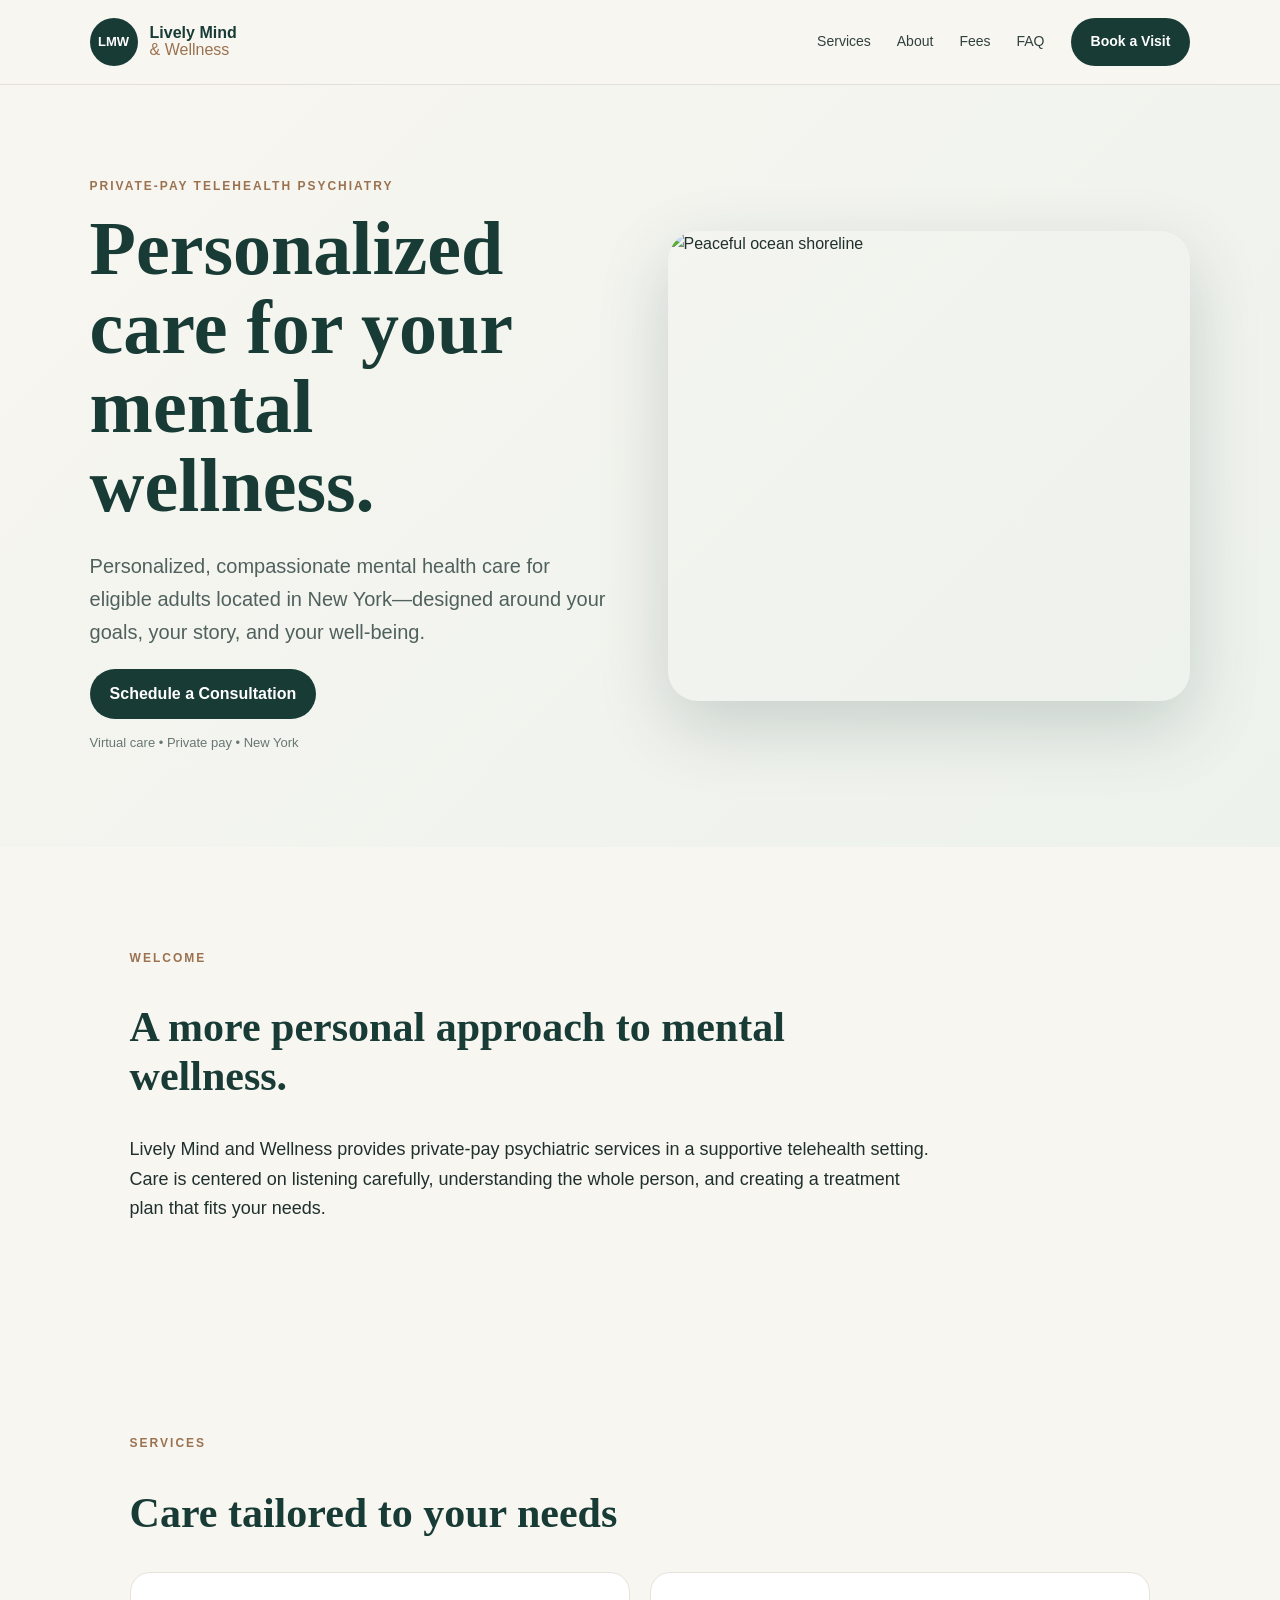
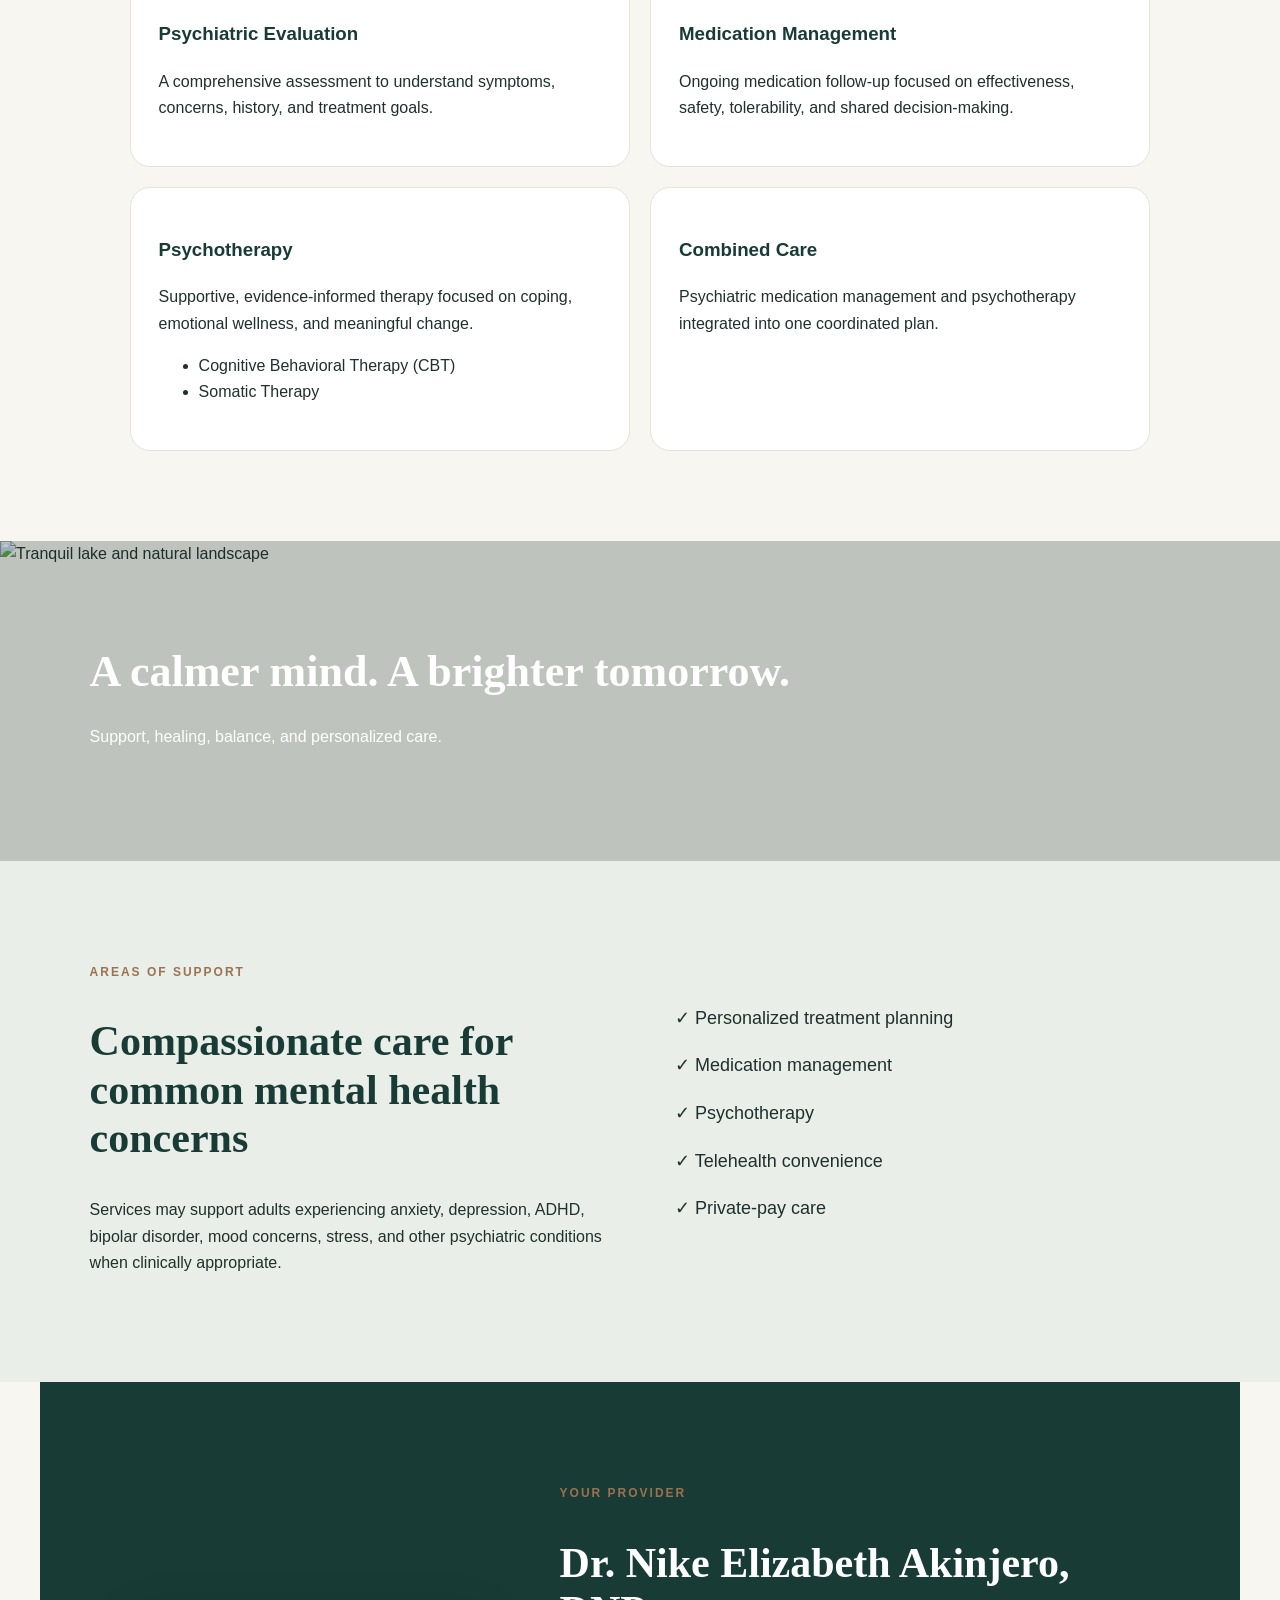
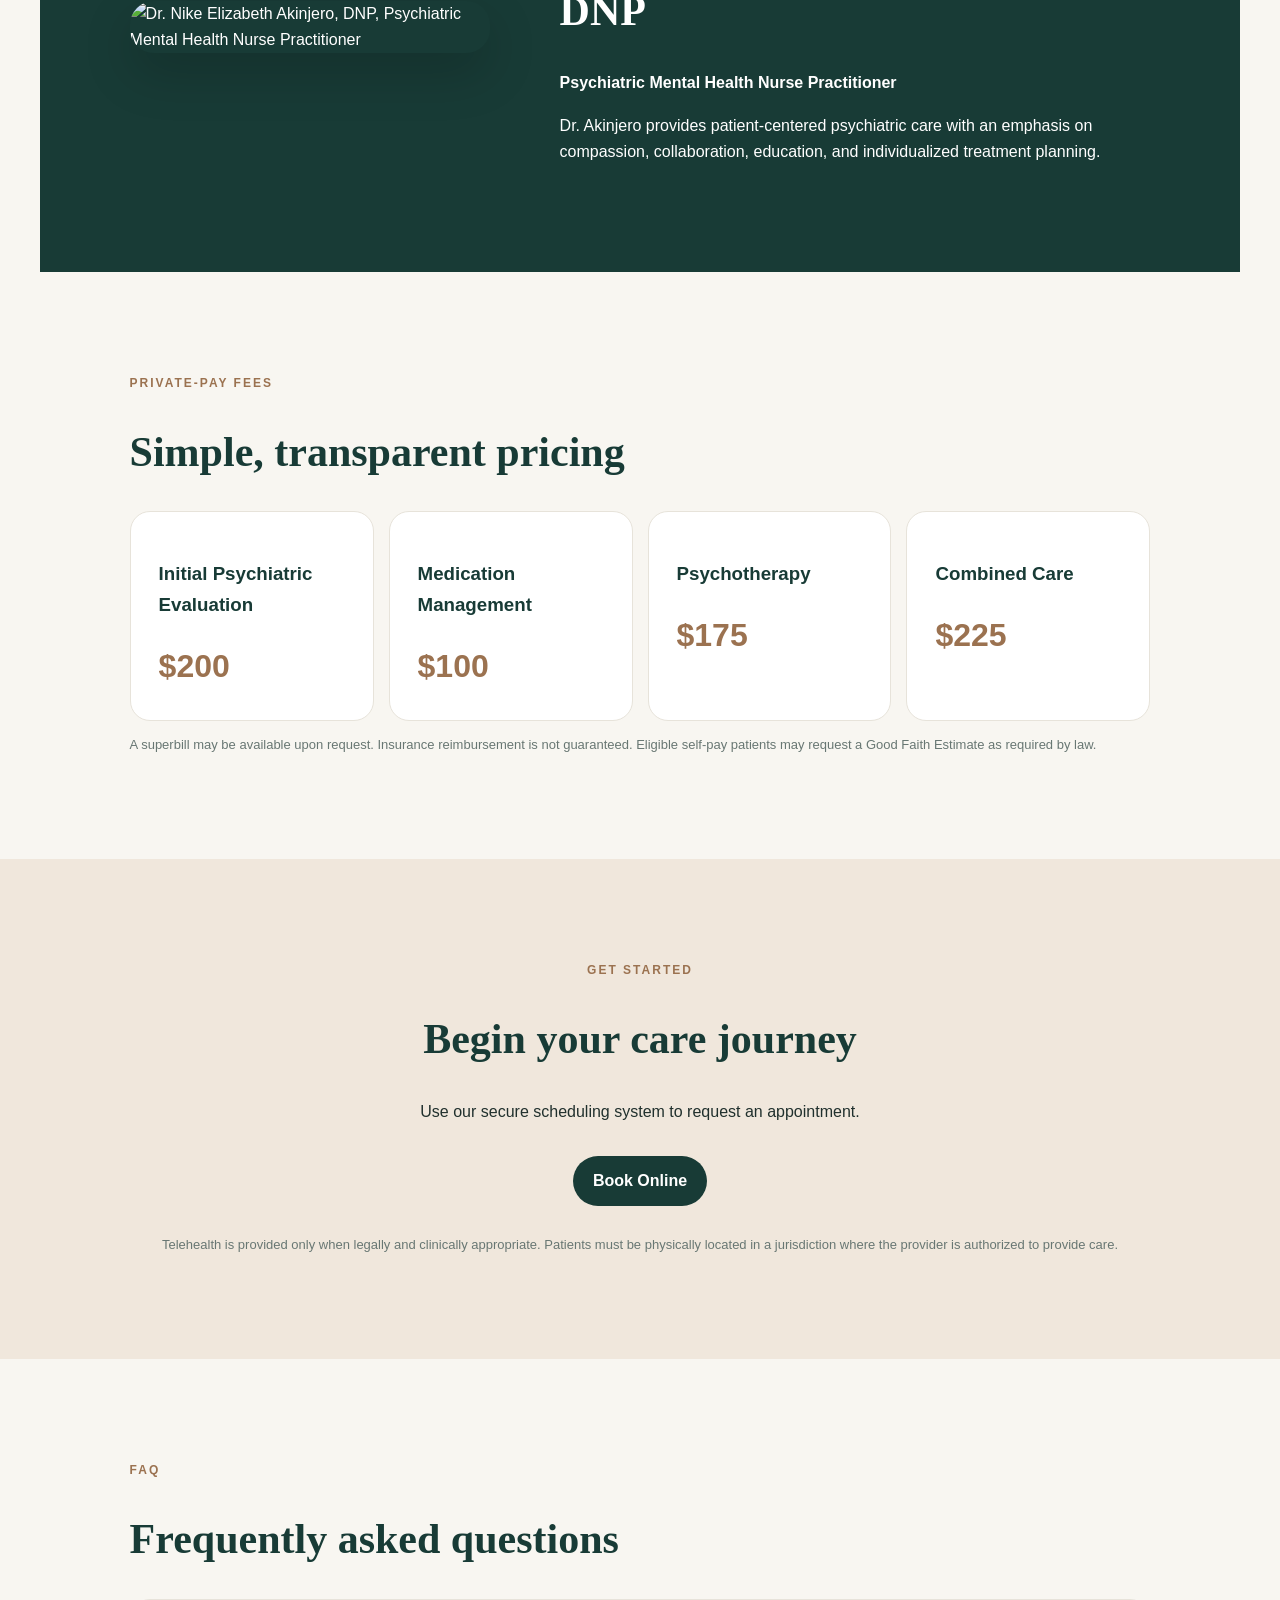
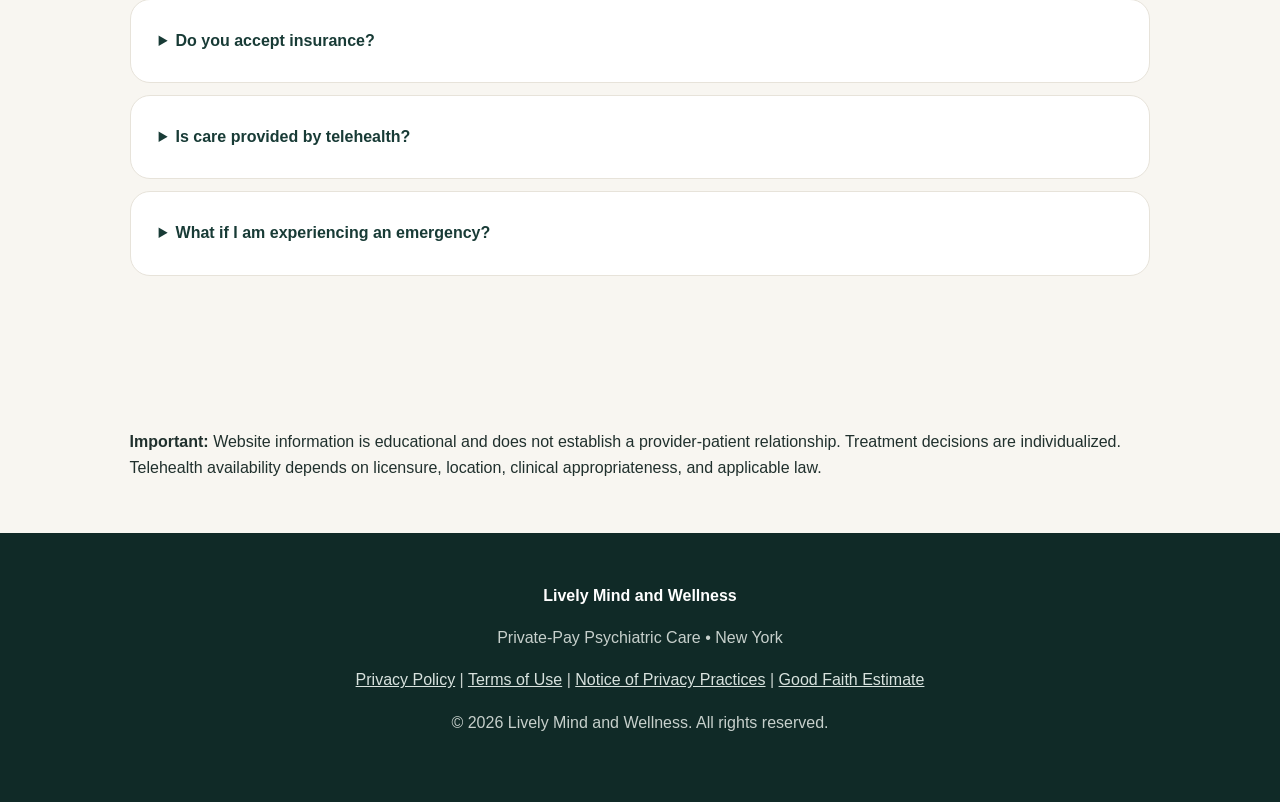
==== index.html @ eedcb043 "Add CBT and somatic therapy to psychotherapy services" ====
<!doctype html>
<html lang="en">
<head>
<meta charset="utf-8">
<meta name="viewport" content="width=device-width,initial-scale=1">
<title>Lively Mind and Wellness | Private-Pay Psychiatric Care in New York</title>
<meta name="description" content="Private-pay telehealth psychiatric care for eligible adults located in New York. Psychiatric evaluations, medication management, psychotherapy, and personalized mental wellness care.">
<link rel="canonical" href="https://livelymindandwellness.com/">
<meta name="theme-color" content="#183b36">
<link rel="stylesheet" href="styles.css">
<script async src="https://www.googletagmanager.com/gtag/js?id=G-FXR1NEJF86"></script>
<script>window.dataLayer=window.dataLayer||[];function gtag(){dataLayer.push(arguments)}gtag('js',new Date());gtag('config','G-FXR1NEJF86');</script>
</head>
<body>
<header>
<a class="logo" href="#top"><span>LMW</span><strong>Lively Mind<br><em>& Wellness</em></strong></a>
<nav><a href="#services">Services</a><a href="#about">About</a><a href="#fees">Fees</a><a href="#faq">FAQ</a><a class="nav-cta" href="https://www.patientfusion.com/external/appointment/5c040939-0fbe-45f3-bfd0-f44b339d9855?origin=doctor" target="_blank" rel="noopener">Book a Visit</a></nav>
</header>

<main id="top">
<section class="hero">
<div>
<p class="eyebrow">PRIVATE-PAY TELEHEALTH PSYCHIATRY</p>
<h1>Personalized care for your mental wellness.</h1>
<p class="lead">Personalized, compassionate mental health care for eligible adults located in New York—designed around your goals, your story, and your well-being.</p>
<a class="button" href="https://www.patientfusion.com/external/appointment/5c040939-0fbe-45f3-bfd0-f44b339d9855?origin=doctor" target="_blank" rel="noopener">Schedule a Consultation</a>
<p class="note">Virtual care • Private pay • New York</p>
</div>
<div class="hero-image"><img src="https://images.unsplash.com/photo-1507525428034-b723cf961d3e?auto=format&fit=crop&w=1600&q=85" alt="Peaceful ocean shoreline" loading="eager" decoding="async"></div>
</section>

<section class="intro"><p class="eyebrow">WELCOME</p><h2>A more personal approach to mental wellness.</h2><p>Lively Mind and Wellness provides private-pay psychiatric services in a supportive telehealth setting. Care is centered on listening carefully, understanding the whole person, and creating a treatment plan that fits your needs.</p></section>

<section id="services"><p class="eyebrow">SERVICES</p><h2>Care tailored to your needs</h2>
<div class="grid">
<article><h3>Psychiatric Evaluation</h3><p>A comprehensive assessment to understand symptoms, concerns, history, and treatment goals.</p></article>
<article><h3>Medication Management</h3><p>Ongoing medication follow-up focused on effectiveness, safety, tolerability, and shared decision-making.</p></article>
<article><h3>Psychotherapy</h3><p>Supportive, evidence-informed therapy focused on coping, emotional wellness, and meaningful change.</p><ul><li>Cognitive Behavioral Therapy (CBT)</li><li>Somatic Therapy</li></ul></article>
<article><h3>Combined Care</h3><p>Psychiatric medication management and psychotherapy integrated into one coordinated plan.</p></article>
</div>
</section>

<section class="tranquil-banner">
<img src="https://images.unsplash.com/photo-1500534623283-312aade485b7?auto=format&fit=crop&w=1800&q=85" alt="Tranquil lake and natural landscape" loading="lazy">
<div><h2>A calmer mind. A brighter tomorrow.</h2><p>Support, healing, balance, and personalized care.</p></div>
</section>

<section class="split"><div><p class="eyebrow">AREAS OF SUPPORT</p><h2>Compassionate care for common mental health concerns</h2><p>Services may support adults experiencing anxiety, depression, ADHD, bipolar disorder, mood concerns, stress, and other psychiatric conditions when clinically appropriate.</p></div><div class="list"><p>✓ Personalized treatment planning</p><p>✓ Medication management</p><p>✓ Psychotherapy</p><p>✓ Telehealth convenience</p><p>✓ Private-pay care</p></div></section>

<section id="about" class="about">
<div class="provider-photo"><img src="https://raw.githubusercontent.com/elleelyon5-svg/lively-mental-health/main/dr-elizabeth-akinjero.jpg.png" alt="Dr. Nike Elizabeth Akinjero, DNP, Psychiatric Mental Health Nurse Practitioner" loading="lazy"></div>
<div class="provider-content"><p class="eyebrow">YOUR PROVIDER</p><h2>Dr. Nike Elizabeth Akinjero, DNP</h2><p><strong>Psychiatric Mental Health Nurse Practitioner</strong></p><p>Dr. Akinjero provides patient-centered psychiatric care with an emphasis on compassion, collaboration, education, and individualized treatment planning.</p></div>
</section>

<section id="fees"><p class="eyebrow">PRIVATE-PAY FEES</p><h2>Simple, transparent pricing</h2><div class="pricing"><div><h3>Initial Psychiatric Evaluation</h3><strong>$200</strong></div><div><h3>Medication Management</h3><strong>$100</strong></div><div><h3>Psychotherapy</h3><strong>$175</strong></div><div><h3>Combined Care</h3><strong>$225</strong></div></div><p class="small">A superbill may be available upon request. Insurance reimbursement is not guaranteed. Eligible self-pay patients may request a Good Faith Estimate as required by law.</p></section>

<section id="booking" class="booking"><p class="eyebrow">GET STARTED</p><h2>Begin your care journey</h2><p>Use our secure scheduling system to request an appointment.</p><a class="button" href="https://www.patientfusion.com/external/appointment/5c040939-0fbe-45f3-bfd0-f44b339d9855?origin=doctor" target="_blank" rel="noopener">Book Online</a><p class="small">Telehealth is provided only when legally and clinically appropriate. Patients must be physically located in a jurisdiction where the provider is authorized to provide care.</p></section>

<section id="faq"><p class="eyebrow">FAQ</p><h2>Frequently asked questions</h2>
<details><summary>Do you accept insurance?</summary><p>Lively Mind and Wellness is a private-pay practice. A superbill may be provided for patients who wish to seek out-of-network reimbursement.</p></details>
<details><summary>Is care provided by telehealth?</summary><p>Yes. Visits are conducted virtually when appropriate and permitted by applicable law.</p></details>
<details><summary>What if I am experiencing an emergency?</summary><p>This practice does not provide emergency services. Call 911, go to the nearest emergency department, or call/text 988 in the United States for crisis support.</p></details>
</section>

<section class="legal"><p><strong>Important:</strong> Website information is educational and does not establish a provider-patient relationship. Treatment decisions are individualized. Telehealth availability depends on licensure, location, clinical appropriateness, and applicable law.</p></section>
</main>

<footer><strong>Lively Mind and Wellness</strong><p>Private-Pay Psychiatric Care • New York</p><p><a href="privacy.html">Privacy Policy</a> | <a href="terms.html">Terms of Use</a> | <a href="notice-of-privacy-practices.html">Notice of Privacy Practices</a> | <a href="good-faith-estimate.html">Good Faith Estimate</a></p><p>© 2026 Lively Mind and Wellness. All rights reserved.</p></footer>
</body>
</html>
---- styles.css ----
*{box-sizing:border-box}html{scroll-behavior:smooth}body{margin:0;font-family:Inter,Arial,sans-serif;color:#20302d;background:#f8f6f1;line-height:1.65}header{position:sticky;top:0;z-index:10;background:rgba(248,246,241,.96);backdrop-filter:blur(12px);display:flex;justify-content:space-between;align-items:center;padding:18px 7%;border-bottom:1px solid #e3e0d7}.logo{display:flex;align-items:center;gap:12px;text-decoration:none;color:#183b36}.logo span{display:grid;place-items:center;width:48px;height:48px;border-radius:50%;background:#183b36;color:#fff;font-weight:800;font-size:13px}.logo strong{font-size:16px;line-height:1.05}.logo em{font-style:normal;font-weight:500;color:#9b7250}nav{display:flex;gap:26px;align-items:center}nav a{color:#30413e;text-decoration:none;font-size:14px}.nav-cta,.button{background:#183b36;color:white!important;padding:12px 20px;border-radius:28px;text-decoration:none;font-weight:700;display:inline-block}.hero{min-height:650px;padding:80px 7%;display:grid;grid-template-columns:1fr 1fr;gap:55px;align-items:center;background:linear-gradient(135deg,#f8f6f1,#edf2ec)}.eyebrow{letter-spacing:2px;font-size:12px;font-weight:800;color:#9b7250}.hero h1{font-family:Georgia,serif;font-size:clamp(44px,6vw,76px);line-height:1.04;max-width:800px;margin:12px 0 25px;color:#183b36}.lead{font-size:20px;max-width:680px;color:#50615d}.note,.small{font-size:13px;color:#687773}.hero-image{height:470px;border-radius:30px;overflow:hidden;box-shadow:0 25px 70px #183b3630}.hero-image img{width:100%;height:100%;object-fit:cover}.intro,#services,#fees,#faq,.booking,.legal,.split{padding:90px 7%;max-width:1200px;margin:auto}.intro h2,#services h2,#fees h2,#faq h2,.booking h2,.about h2,.split h2{font-family:Georgia,serif;color:#183b36;font-size:42px;line-height:1.15;max-width:760px}.intro p:not(.eyebrow){max-width:800px;font-size:18px}.grid{display:grid;grid-template-columns:repeat(2,1fr);gap:20px}.grid article,.pricing>div,details{background:white;border:1px solid #e7e3da;border-radius:20px;padding:28px}.grid h3,.pricing h3{color:#183b36}.tranquil-banner{position:relative;min-height:320px;overflow:hidden}.tranquil-banner img{width:100%;height:320px;object-fit:cover;display:block}.tranquil-banner:after{content:"";position:absolute;inset:0;background:rgba(16,42,39,.25)}.tranquil-banner div{position:absolute;z-index:1;left:7%;top:50%;transform:translateY(-50%);color:white}.tranquil-banner h2{font-family:Georgia,serif;font-size:44px;margin:0 0 8px}.split{max-width:none;background:#e9eee8;display:grid;grid-template-columns:1fr 1fr;gap:70px}.list{font-size:18px;padding-top:35px}.about{max-width:1200px;margin:auto;padding:90px 7%;display:grid;grid-template-columns:360px 1fr;gap:70px;align-items:center;background:#183b36;color:white}.about h2{color:white}.provider-photo img{width:100%;display:block;border-radius:24px;box-shadow:0 20px 50px rgba(0,0,0,.18)}.provider-content{max-width:760px}.pricing{display:grid;grid-template-columns:repeat(4,1fr);gap:15px}.pricing strong{font-size:32px;color:#9b7250}.booking{text-align:center;background:#f0e7dc;max-width:none}.booking h2,.booking p{margin-left:auto;margin-right:auto}.booking .button{margin:15px 0}details{margin:12px 0}summary{cursor:pointer;font-weight:700;color:#183b36}.legal{padding-top:35px;padding-bottom:35px}footer{background:#102a27;color:white;padding:50px 7%;text-align:center}footer p{color:#c7d0cc}footer a{color:#d8e2de}@media(max-width:800px){nav a:not(.nav-cta){display:none}.hero{grid-template-columns:1fr;padding-top:65px}.hero-image{height:330px;order:-1}.grid,.pricing,.split,.about{grid-template-columns:1fr}.tranquil-banner h2{font-size:34px}.about{padding:65px 6%}.provider-photo{max-width:360px;margin:auto}.intro,#services,#fees,#faq,.booking,.legal,.split{padding:65px 6%}}
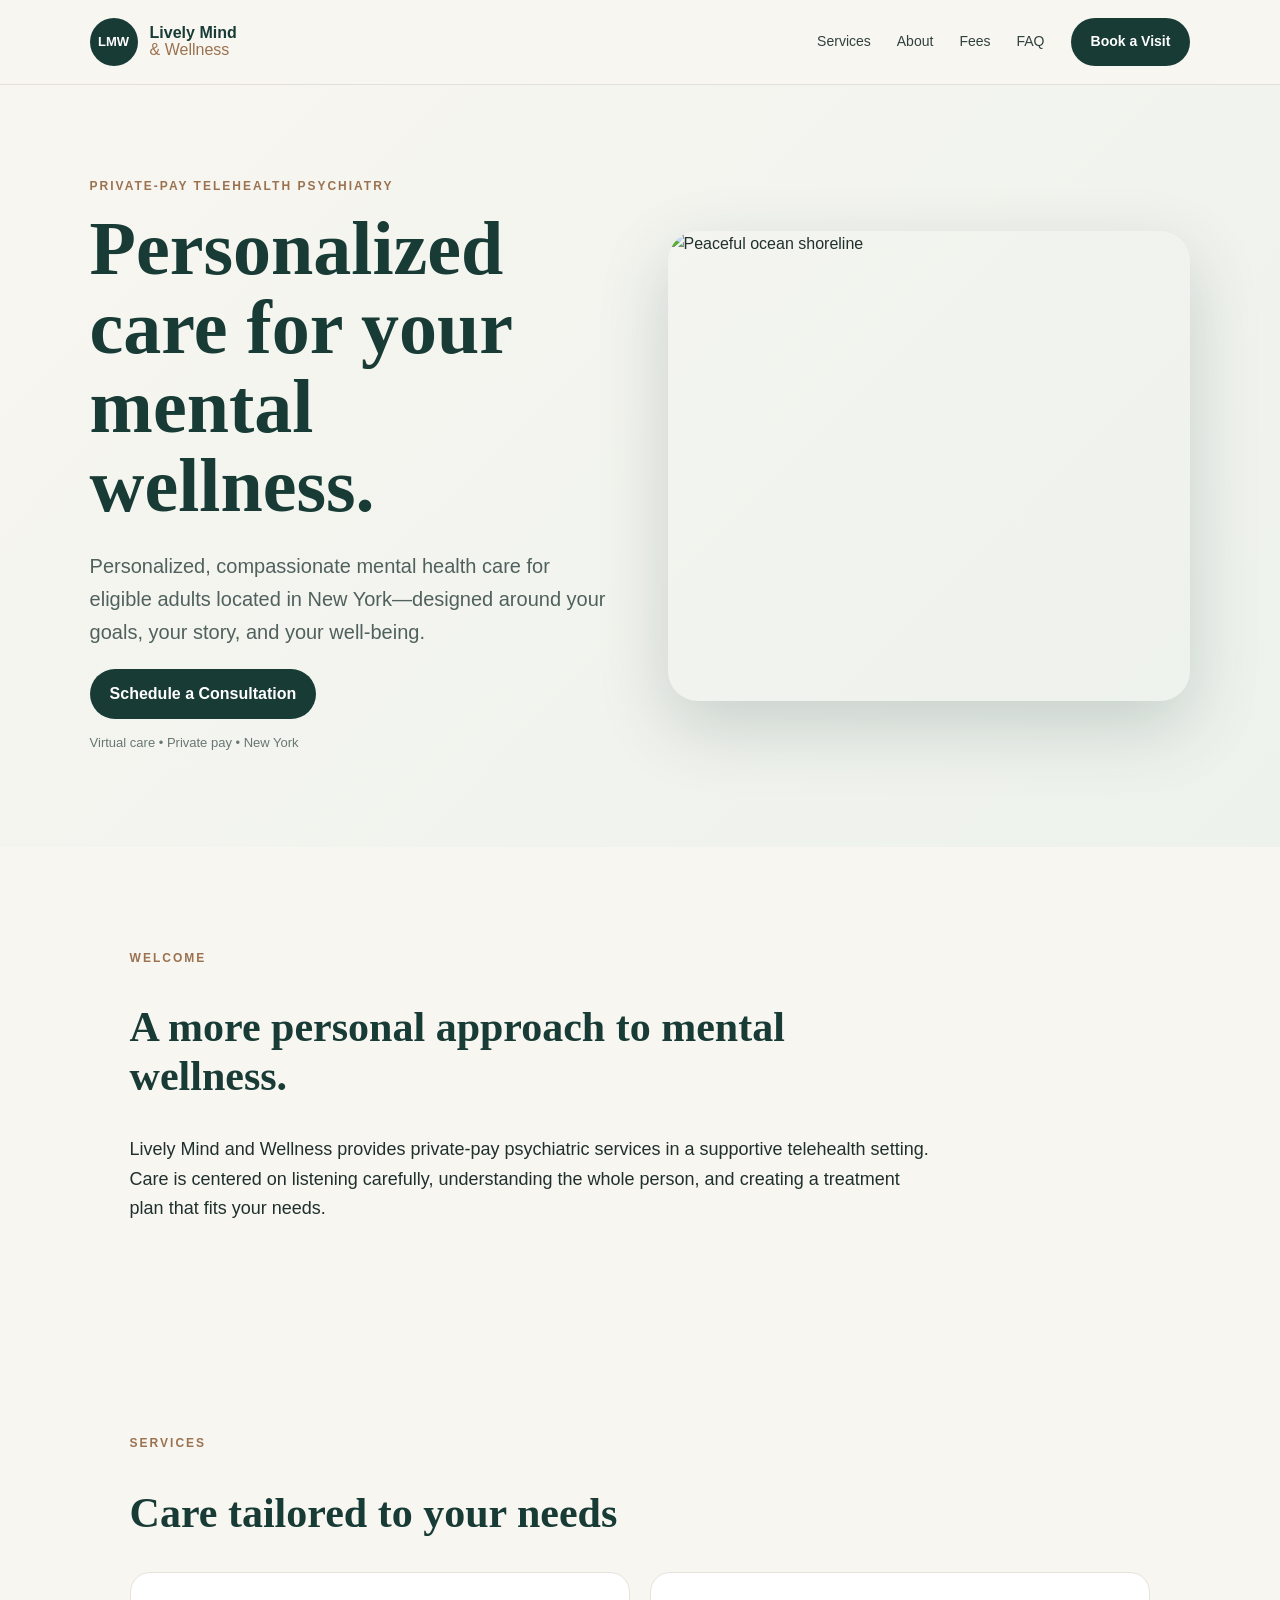
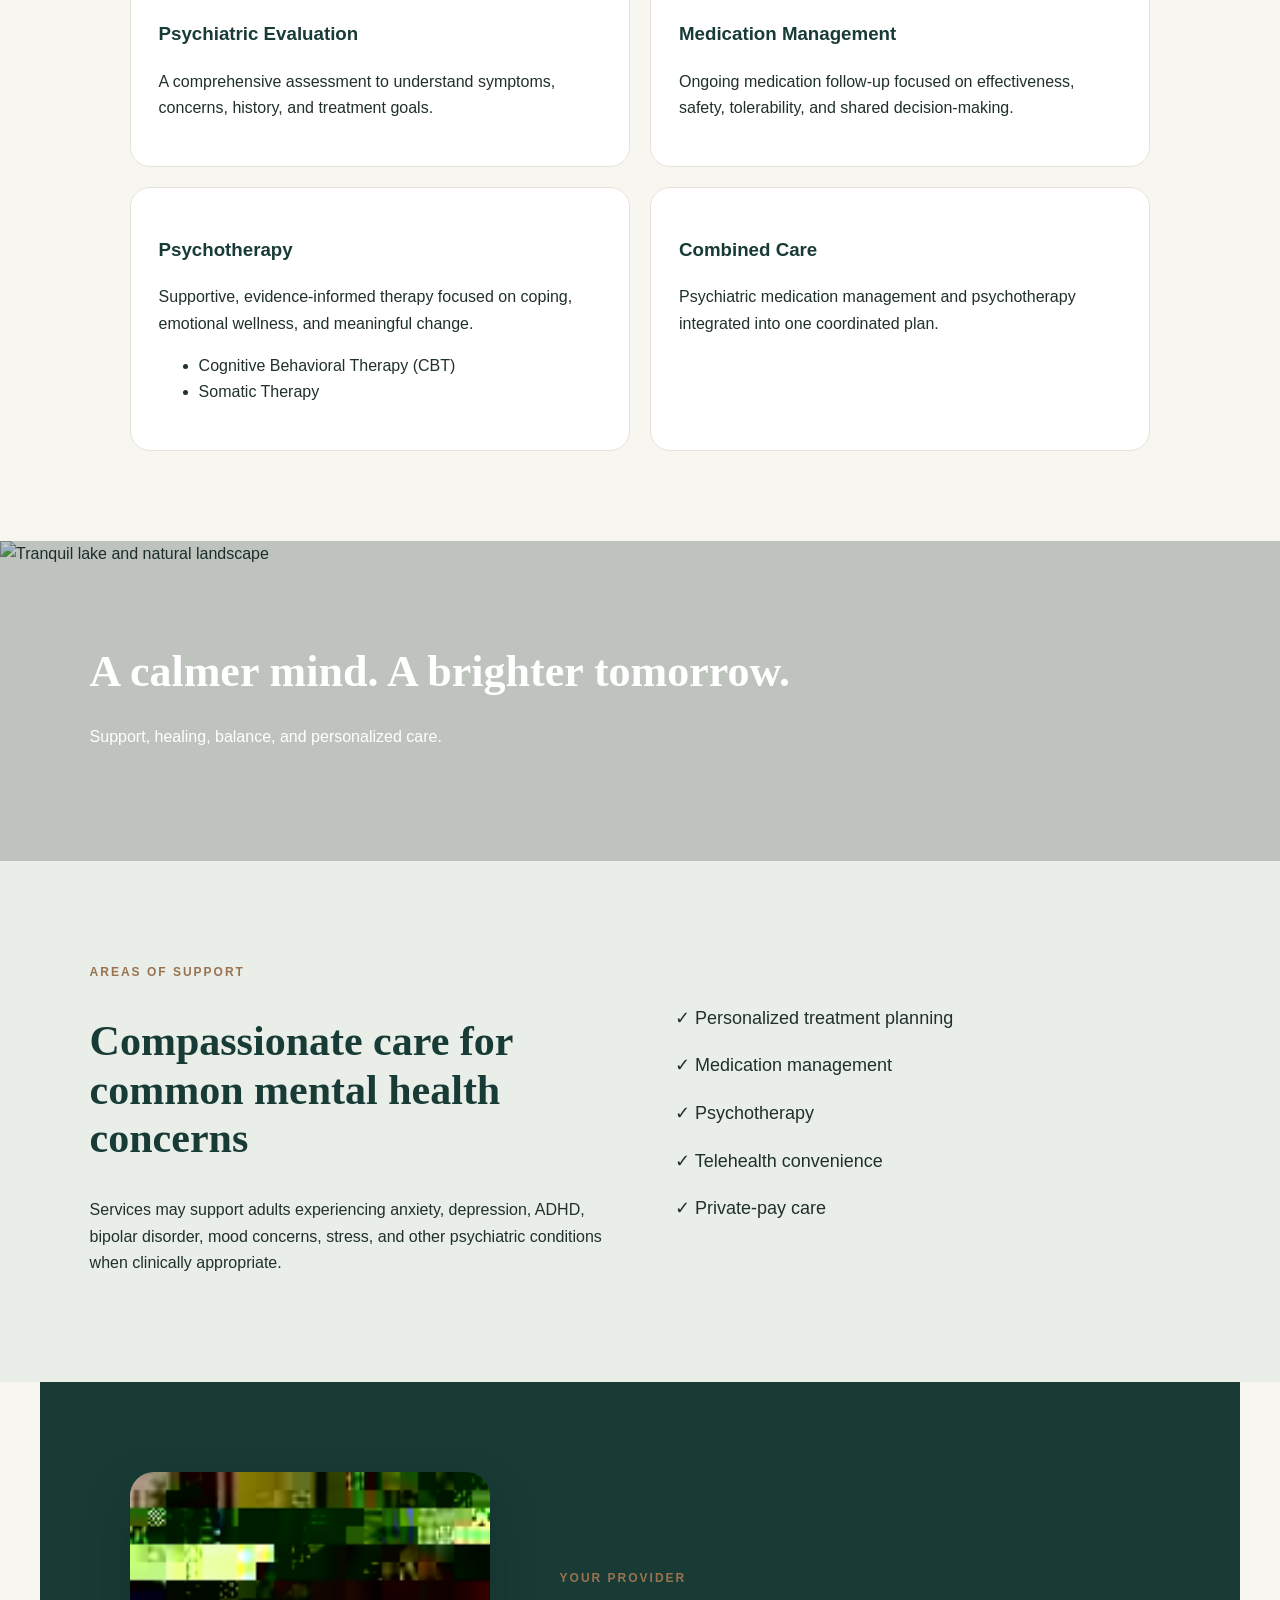
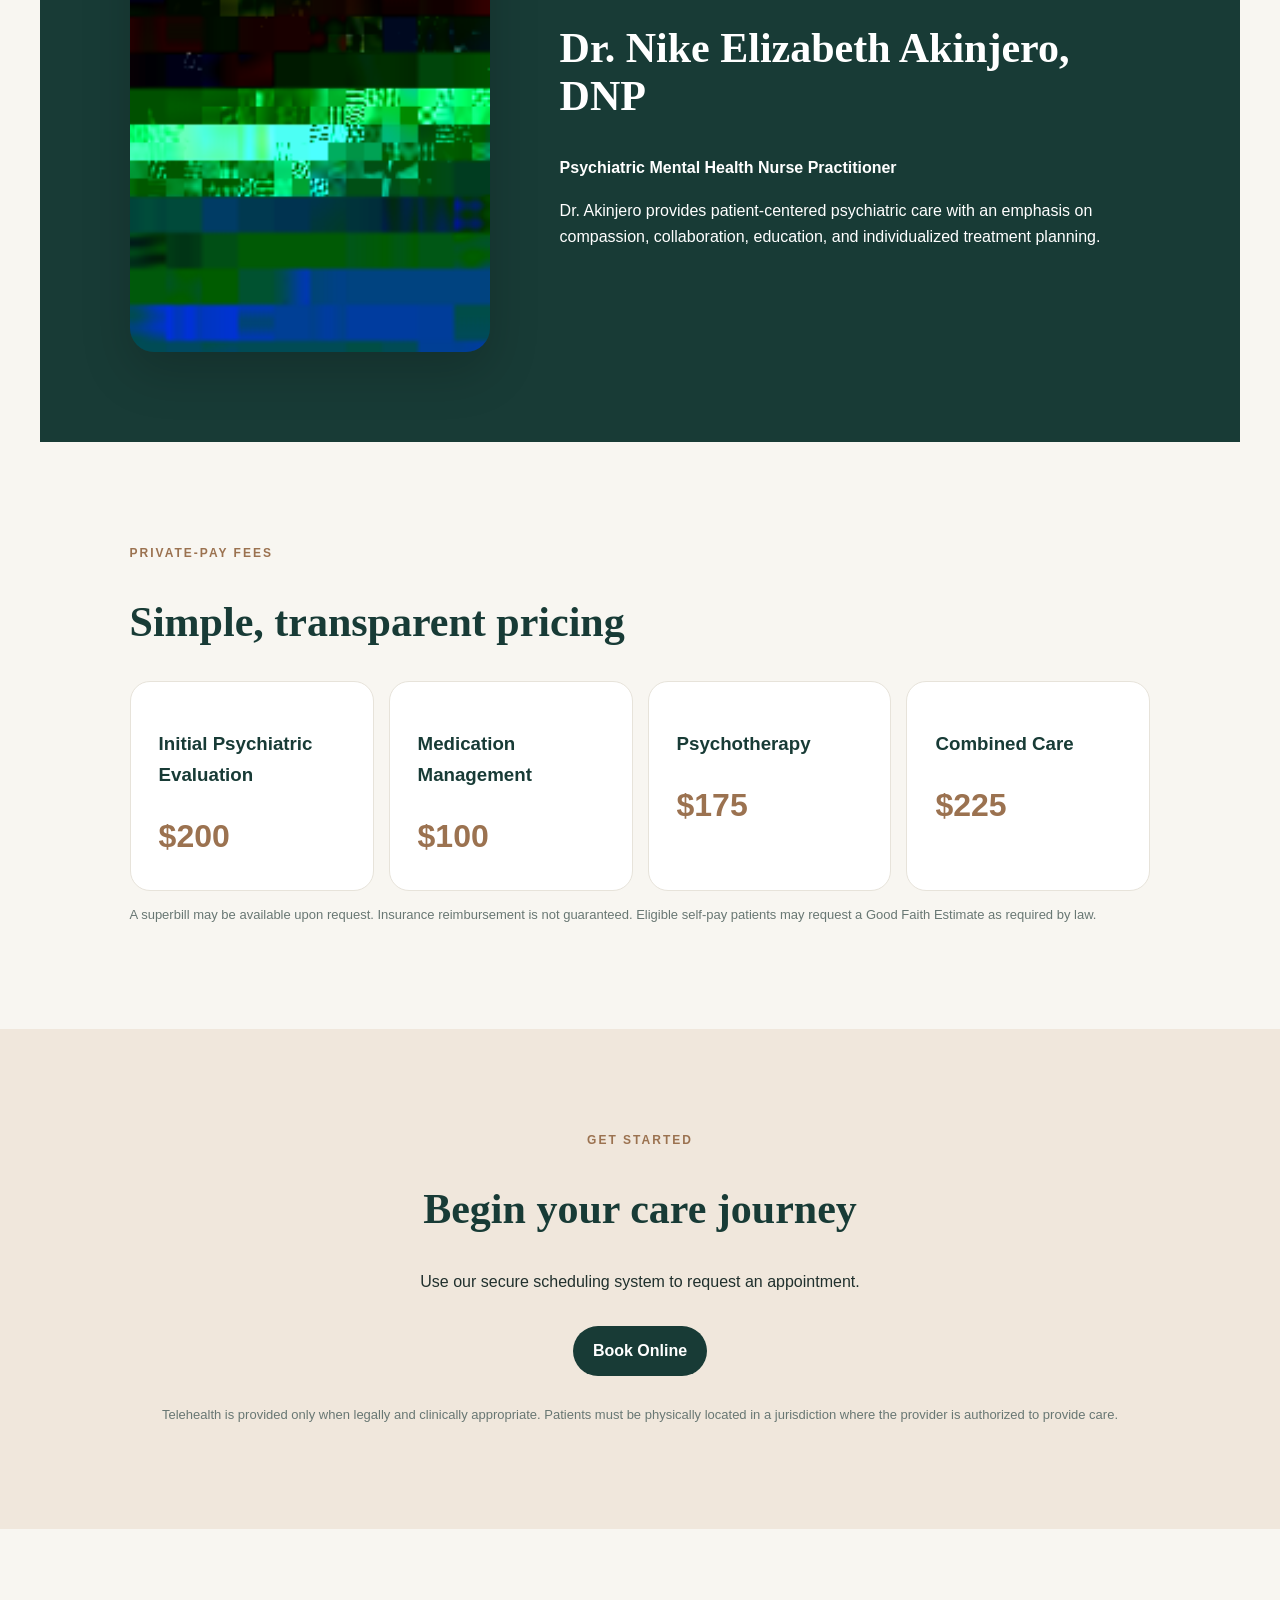
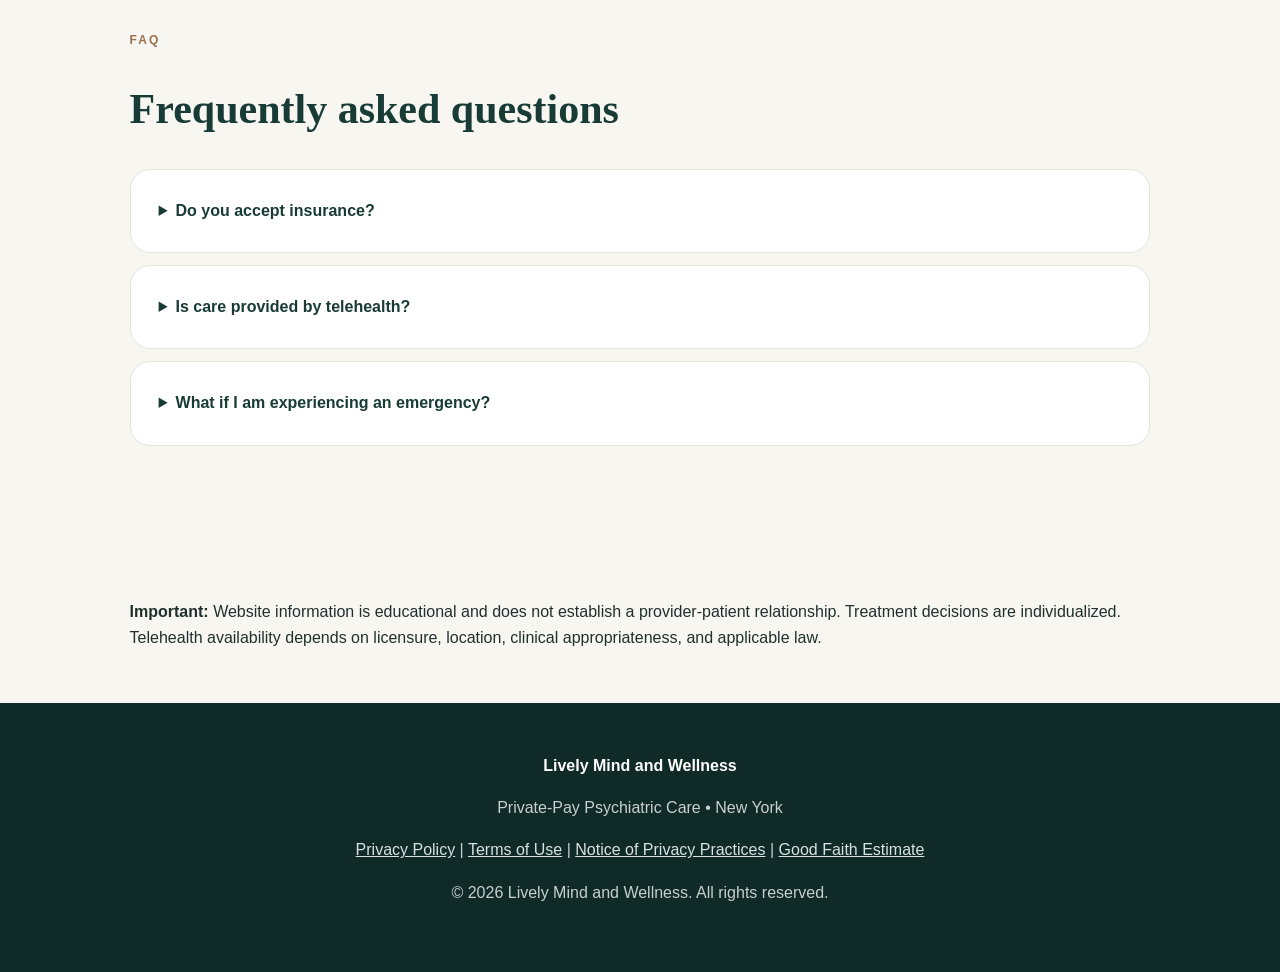
==== commit b3b214fc: "Display updated provider portrait from repository" ====
--- a/index.html
+++ b/index.html
@@ -48,7 +48,7 @@
 <section class="split"><div><p class="eyebrow">AREAS OF SUPPORT</p><h2>Compassionate care for common mental health concerns</h2><p>Services may support adults experiencing anxiety, depression, ADHD, bipolar disorder, mood concerns, stress, and other psychiatric conditions when clinically appropriate.</p></div><div class="list"><p>✓ Personalized treatment planning</p><p>✓ Medication management</p><p>✓ Psychotherapy</p><p>✓ Telehealth convenience</p><p>✓ Private-pay care</p></div></section>
 
 <section id="about" class="about">
-<div class="provider-photo"><img src="https://raw.githubusercontent.com/elleelyon5-svg/lively-mental-health/main/dr-elizabeth-akinjero.jpg.png" alt="Dr. Nike Elizabeth Akinjero, DNP, Psychiatric Mental Health Nurse Practitioner" loading="lazy"></div>
+<div class="provider-photo"><img src="provider-portrait.jpg?v=2" alt="Dr. Nike Elizabeth Akinjero, DNP, Psychiatric Mental Health Nurse Practitioner" loading="eager" decoding="async"></div>
 <div class="provider-content"><p class="eyebrow">YOUR PROVIDER</p><h2>Dr. Nike Elizabeth Akinjero, DNP</h2><p><strong>Psychiatric Mental Health Nurse Practitioner</strong></p><p>Dr. Akinjero provides patient-centered psychiatric care with an emphasis on compassion, collaboration, education, and individualized treatment planning.</p></div>
 </section>
 
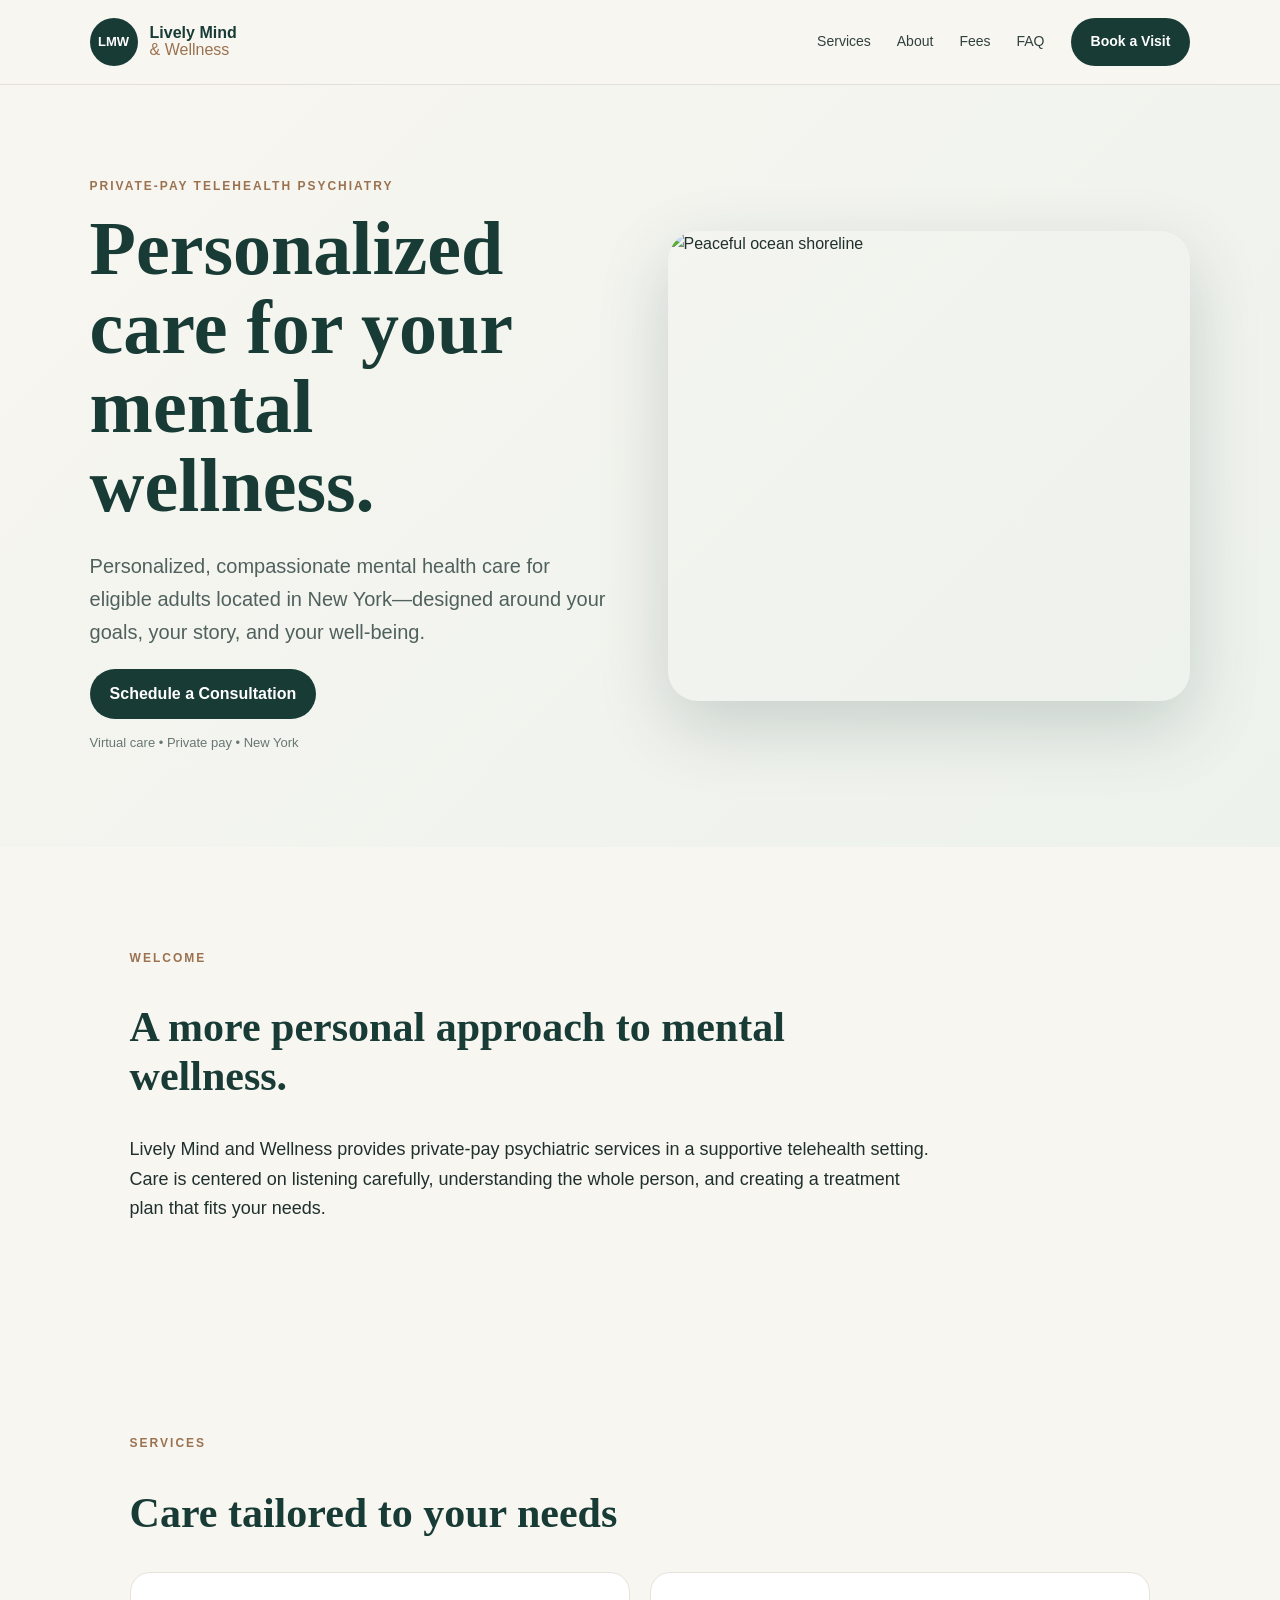
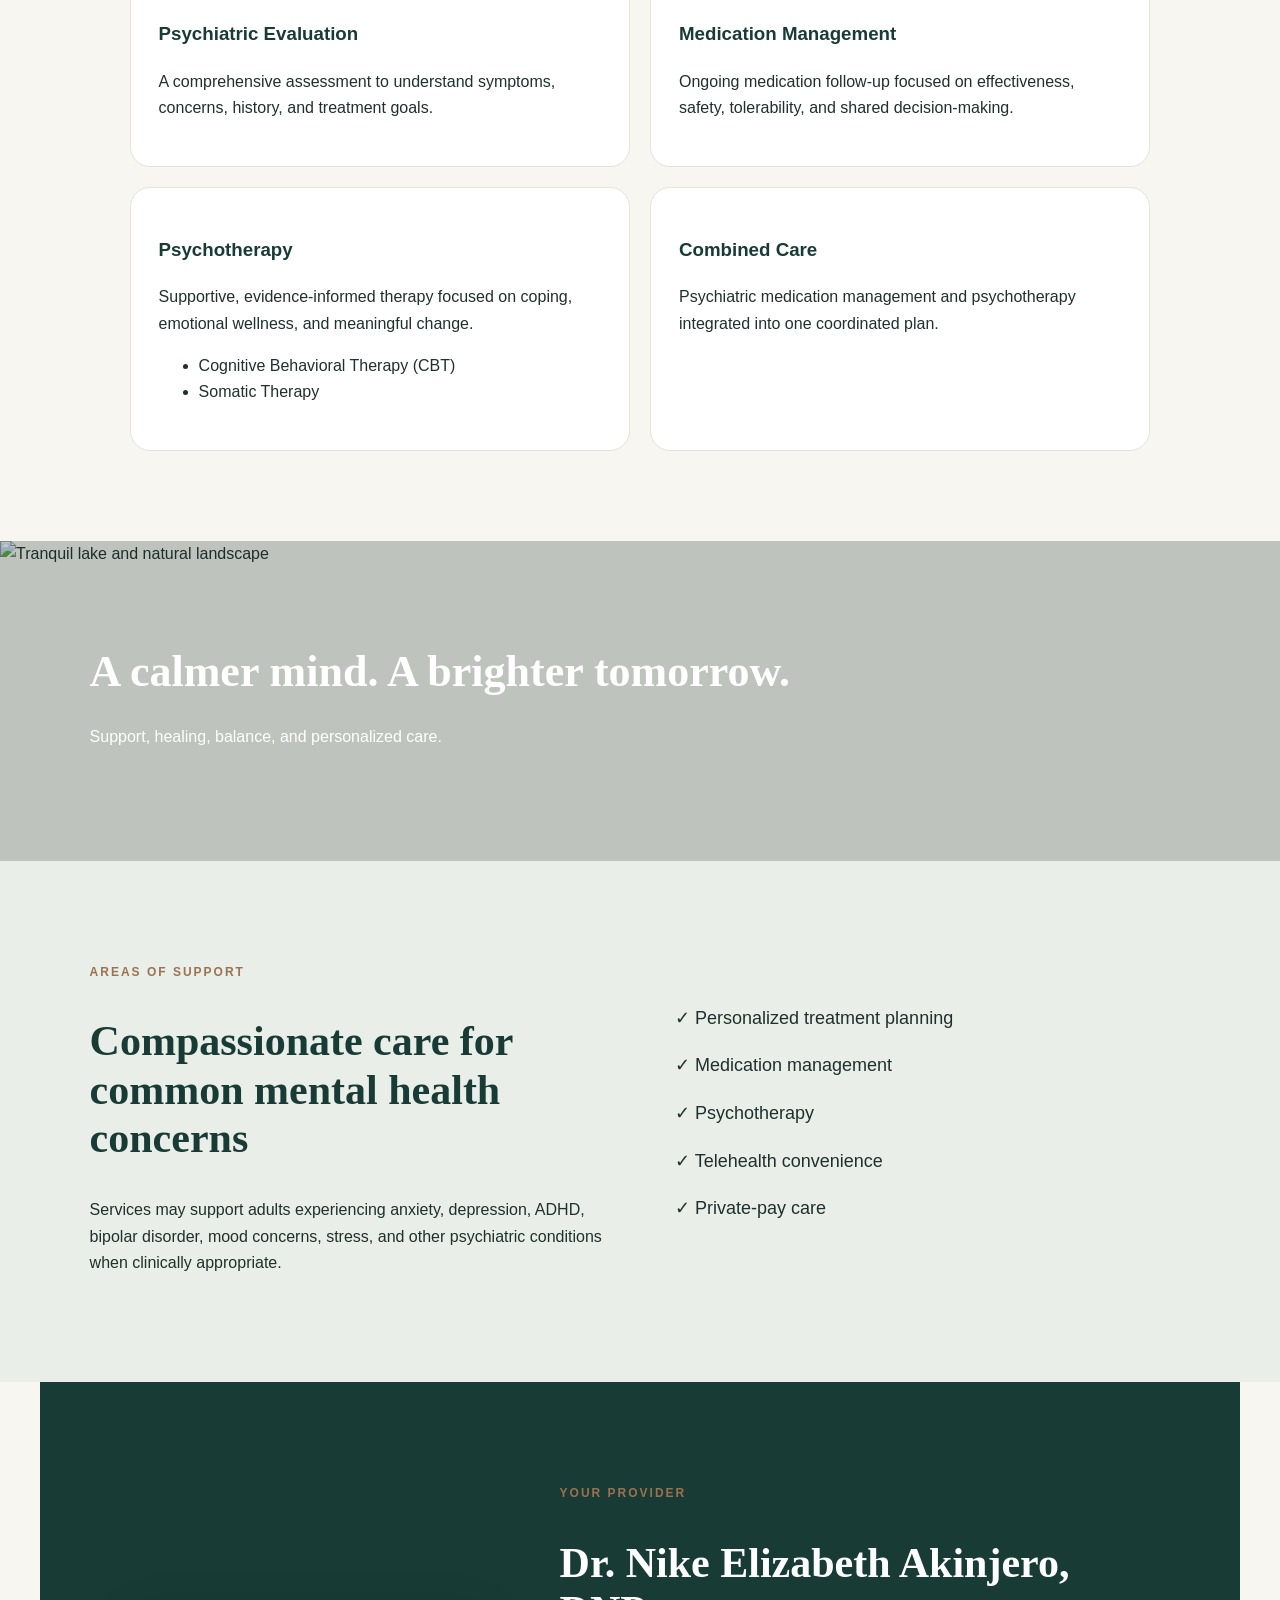
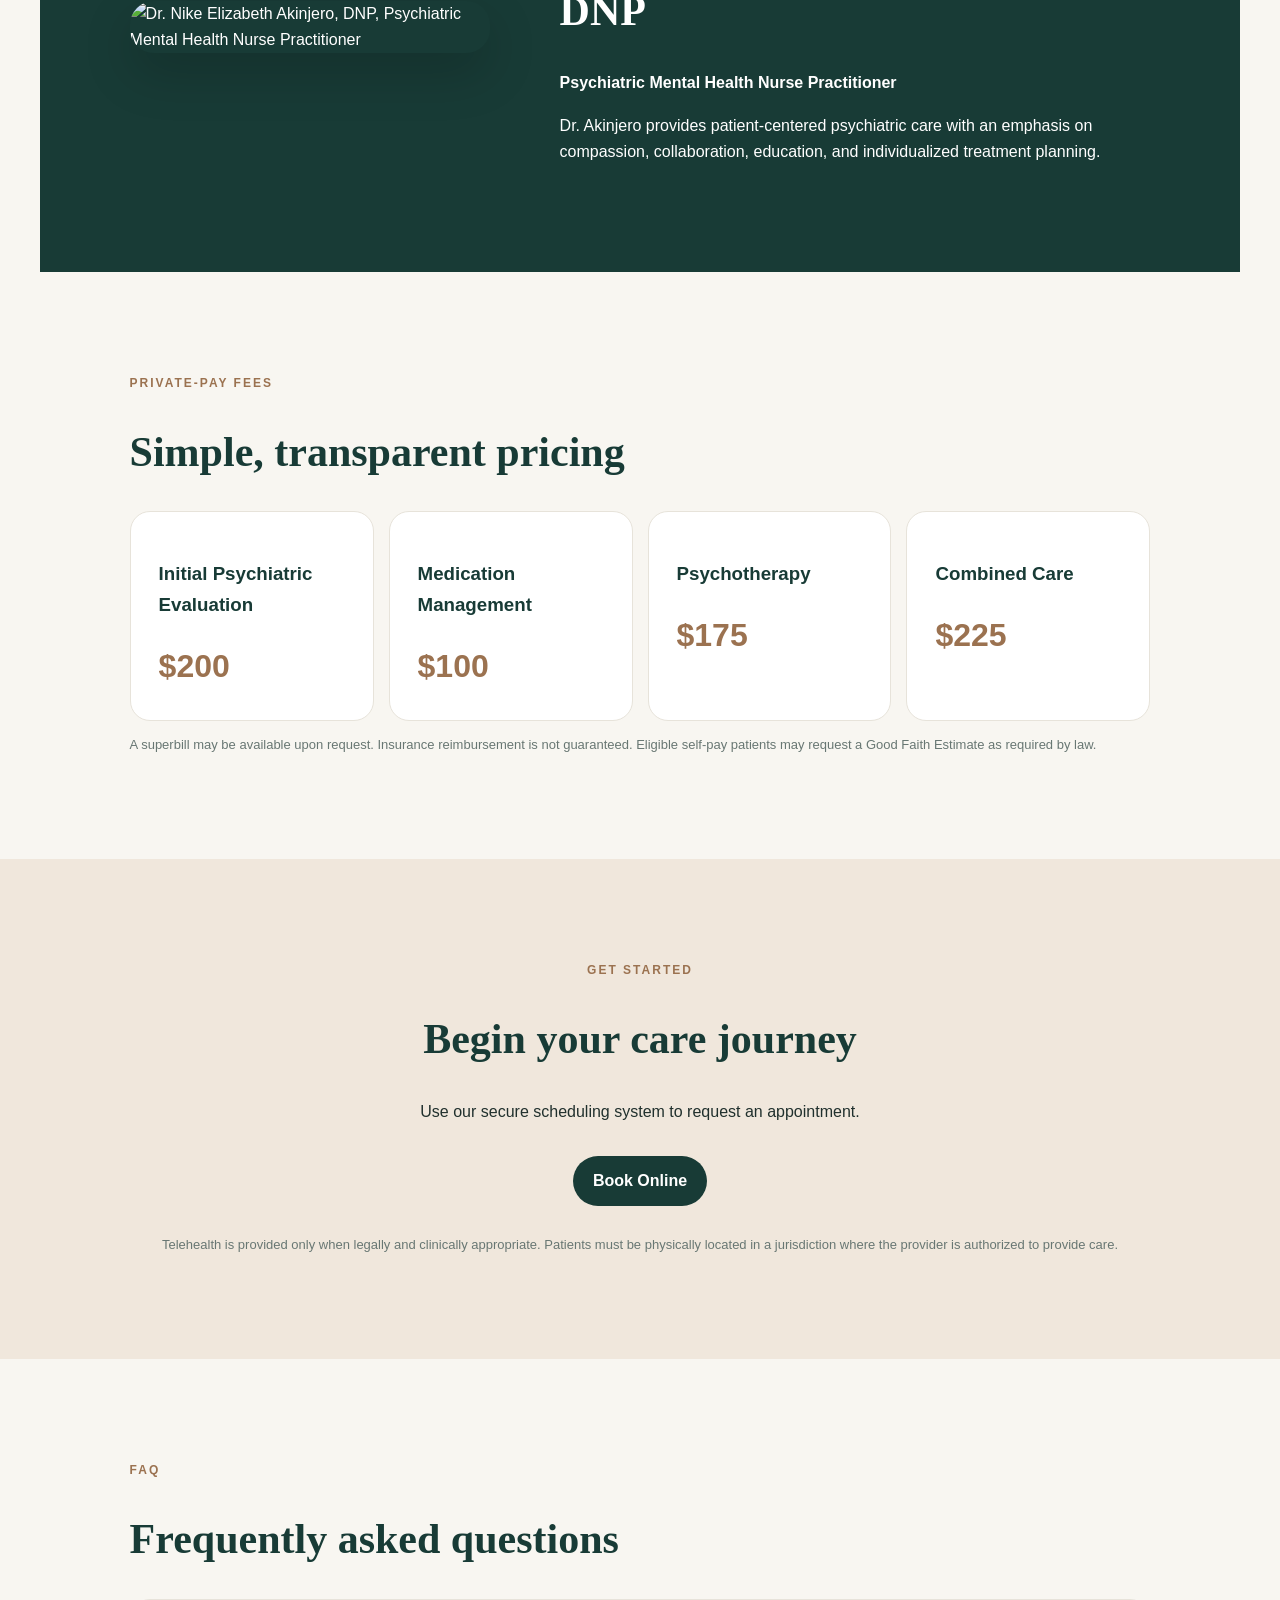
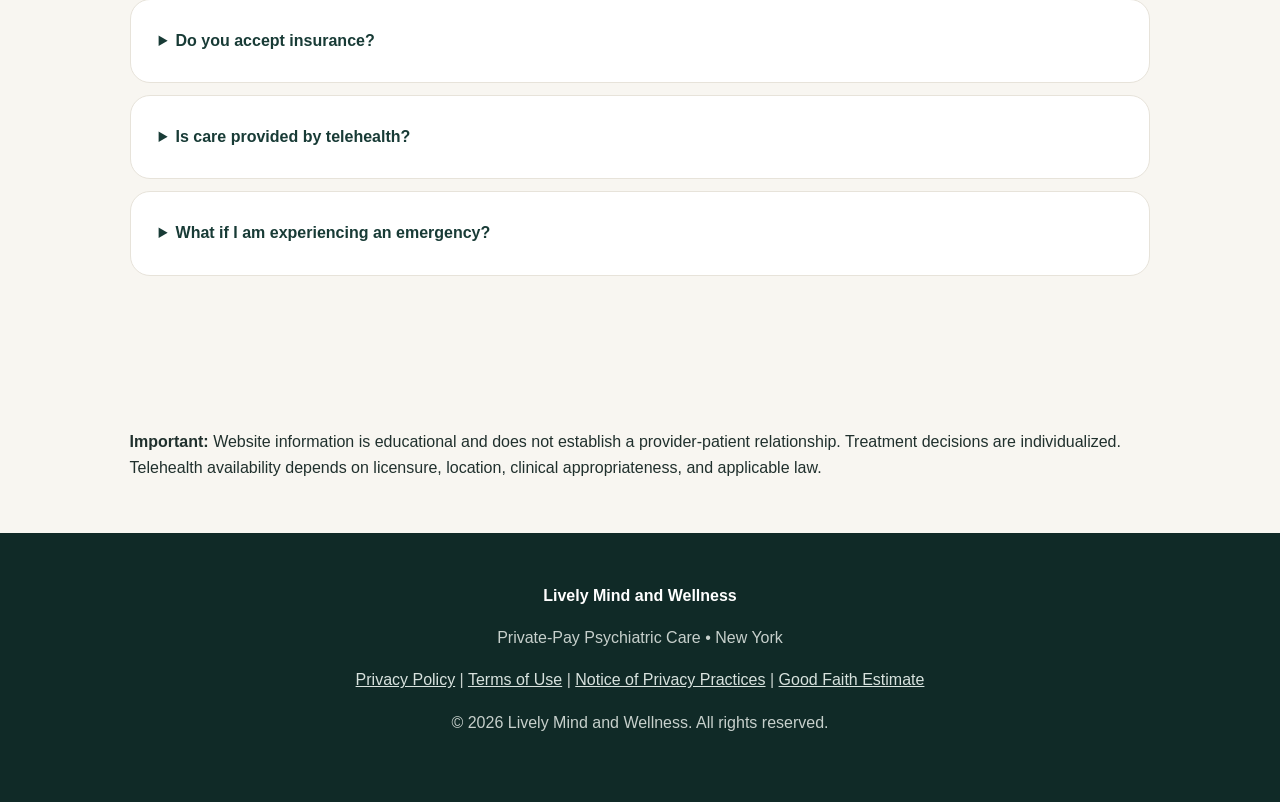
==== commit a93b7cd8: "Restore previous provider portrait" ====
--- a/index.html
+++ b/index.html
@@ -48,7 +48,7 @@
 <section class="split"><div><p class="eyebrow">AREAS OF SUPPORT</p><h2>Compassionate care for common mental health concerns</h2><p>Services may support adults experiencing anxiety, depression, ADHD, bipolar disorder, mood concerns, stress, and other psychiatric conditions when clinically appropriate.</p></div><div class="list"><p>✓ Personalized treatment planning</p><p>✓ Medication management</p><p>✓ Psychotherapy</p><p>✓ Telehealth convenience</p><p>✓ Private-pay care</p></div></section>
 
 <section id="about" class="about">
-<div class="provider-photo"><img src="provider-portrait.jpg?v=2" alt="Dr. Nike Elizabeth Akinjero, DNP, Psychiatric Mental Health Nurse Practitioner" loading="eager" decoding="async"></div>
+<div class="provider-photo"><img src="https://raw.githubusercontent.com/elleelyon5-svg/lively-mental-health/main/dr-elizabeth-akinjero.jpg.png" alt="Dr. Nike Elizabeth Akinjero, DNP, Psychiatric Mental Health Nurse Practitioner" loading="eager" decoding="async"></div>
 <div class="provider-content"><p class="eyebrow">YOUR PROVIDER</p><h2>Dr. Nike Elizabeth Akinjero, DNP</h2><p><strong>Psychiatric Mental Health Nurse Practitioner</strong></p><p>Dr. Akinjero provides patient-centered psychiatric care with an emphasis on compassion, collaboration, education, and individualized treatment planning.</p></div>
 </section>
 
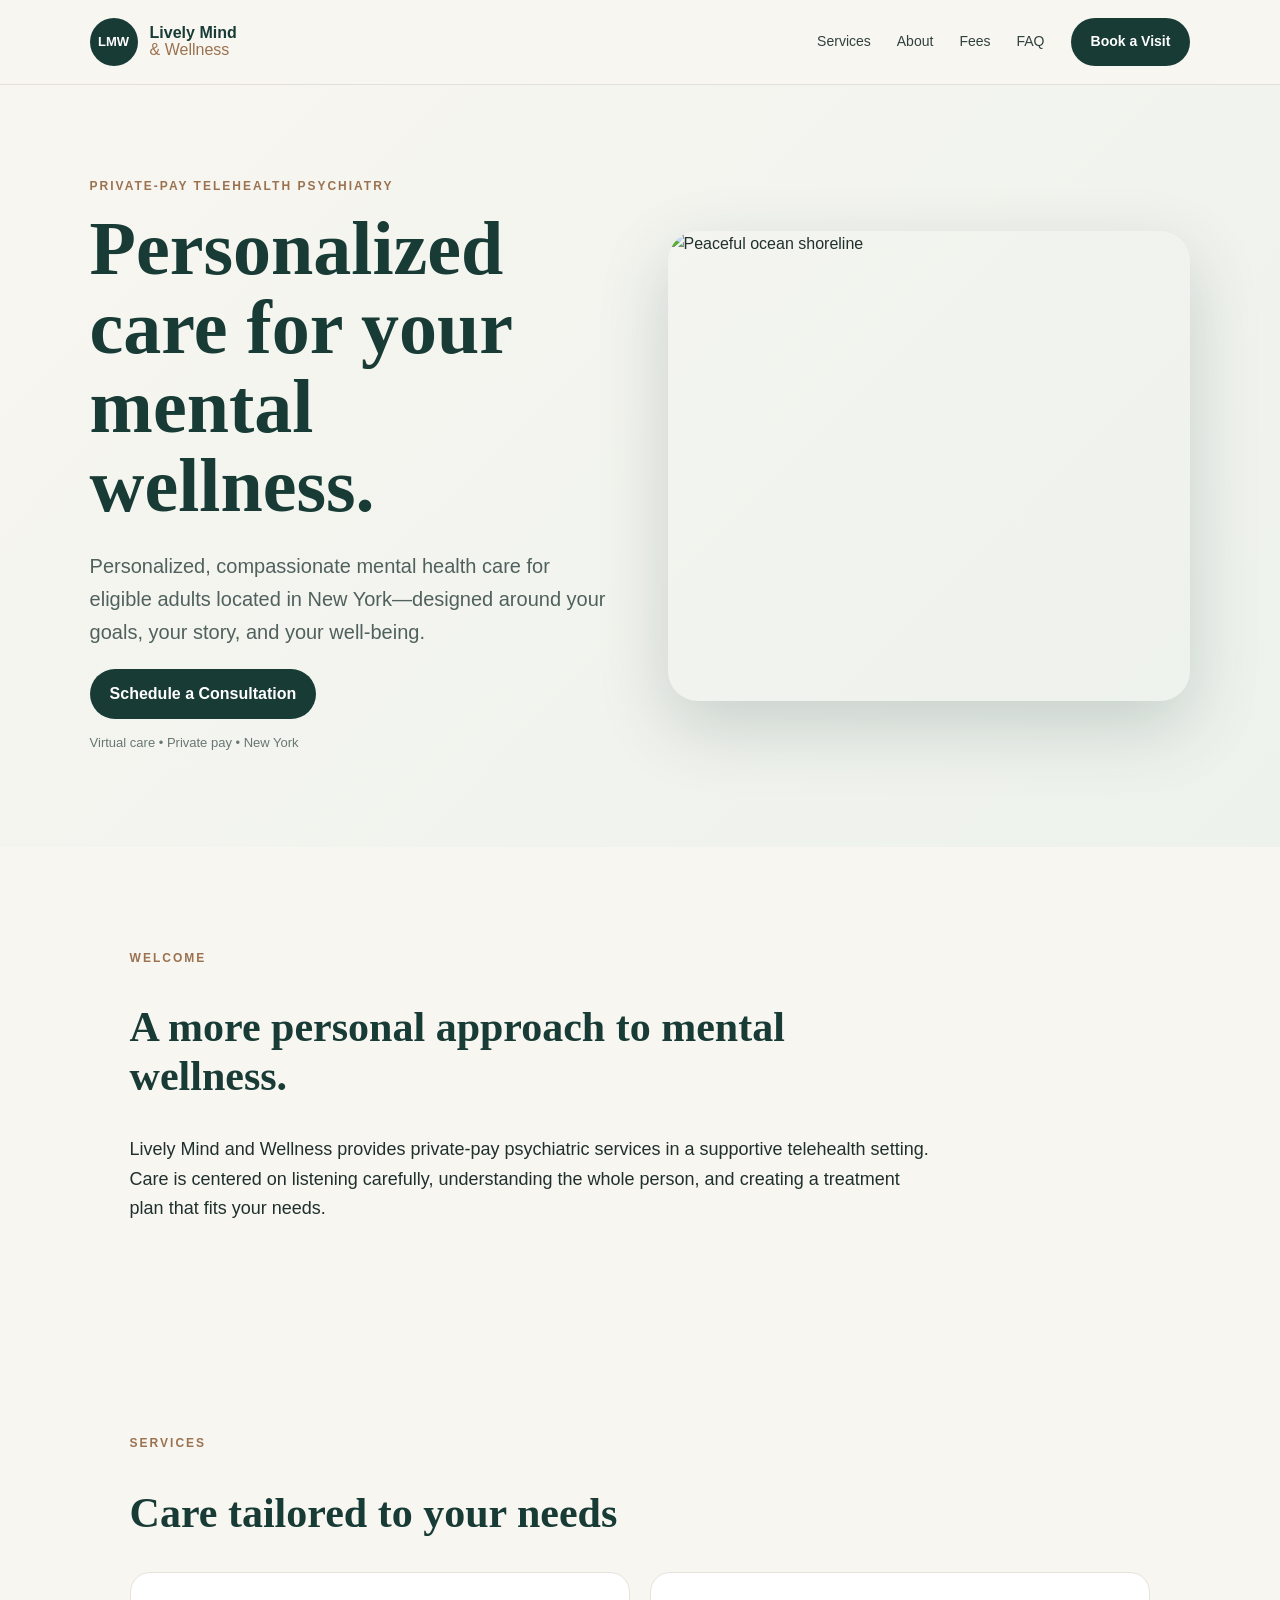
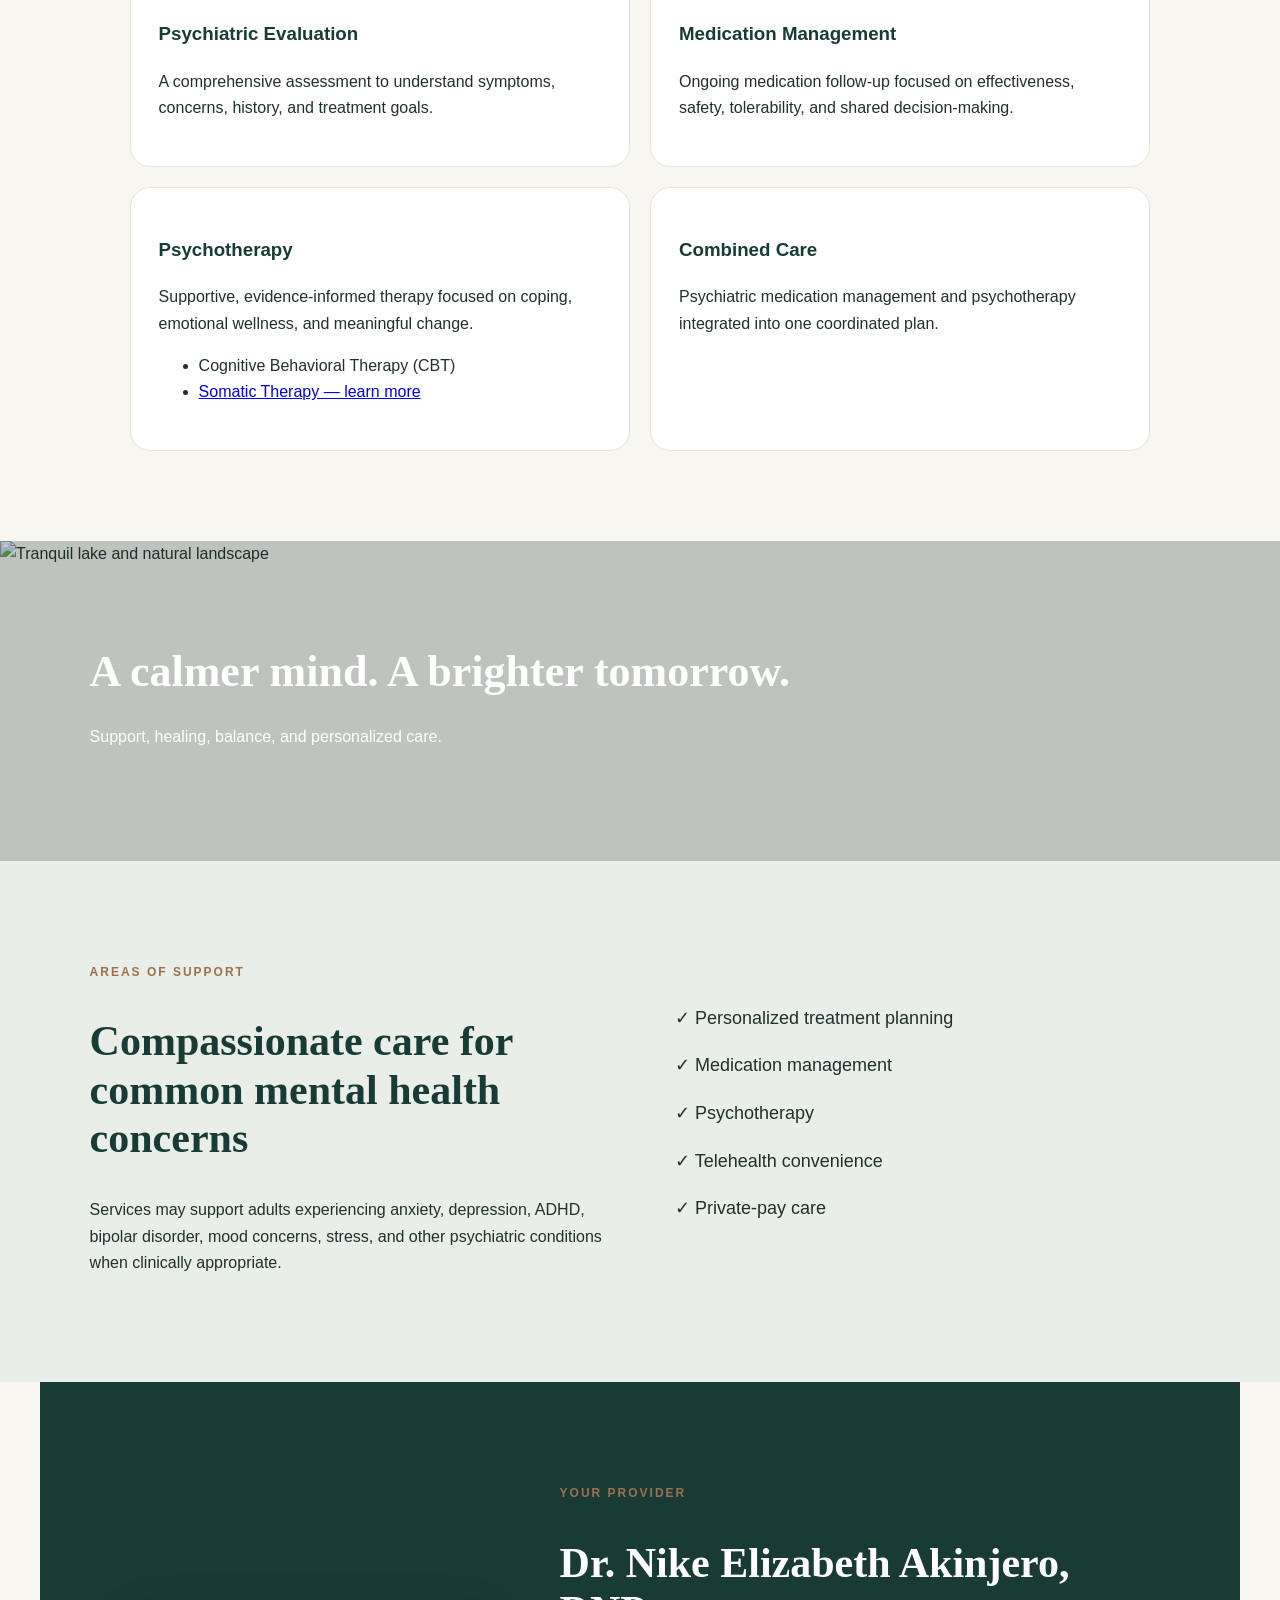
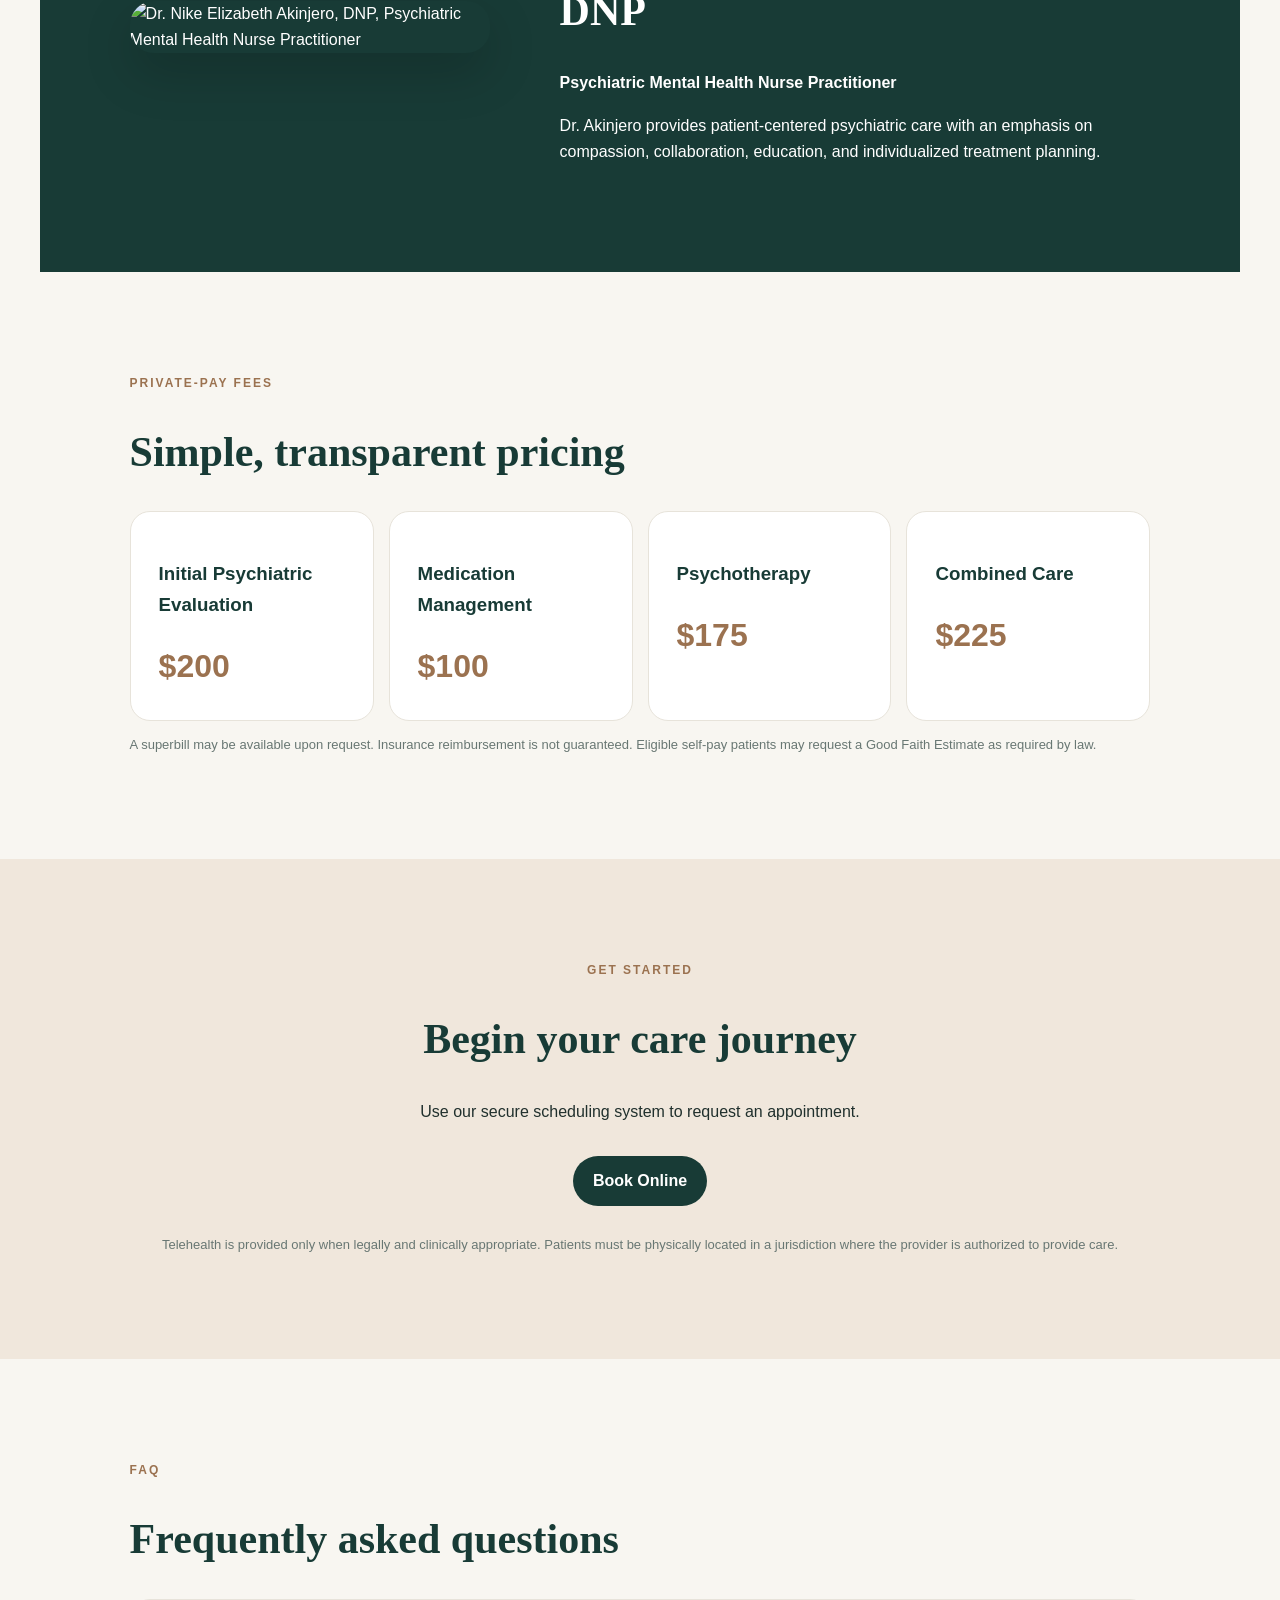
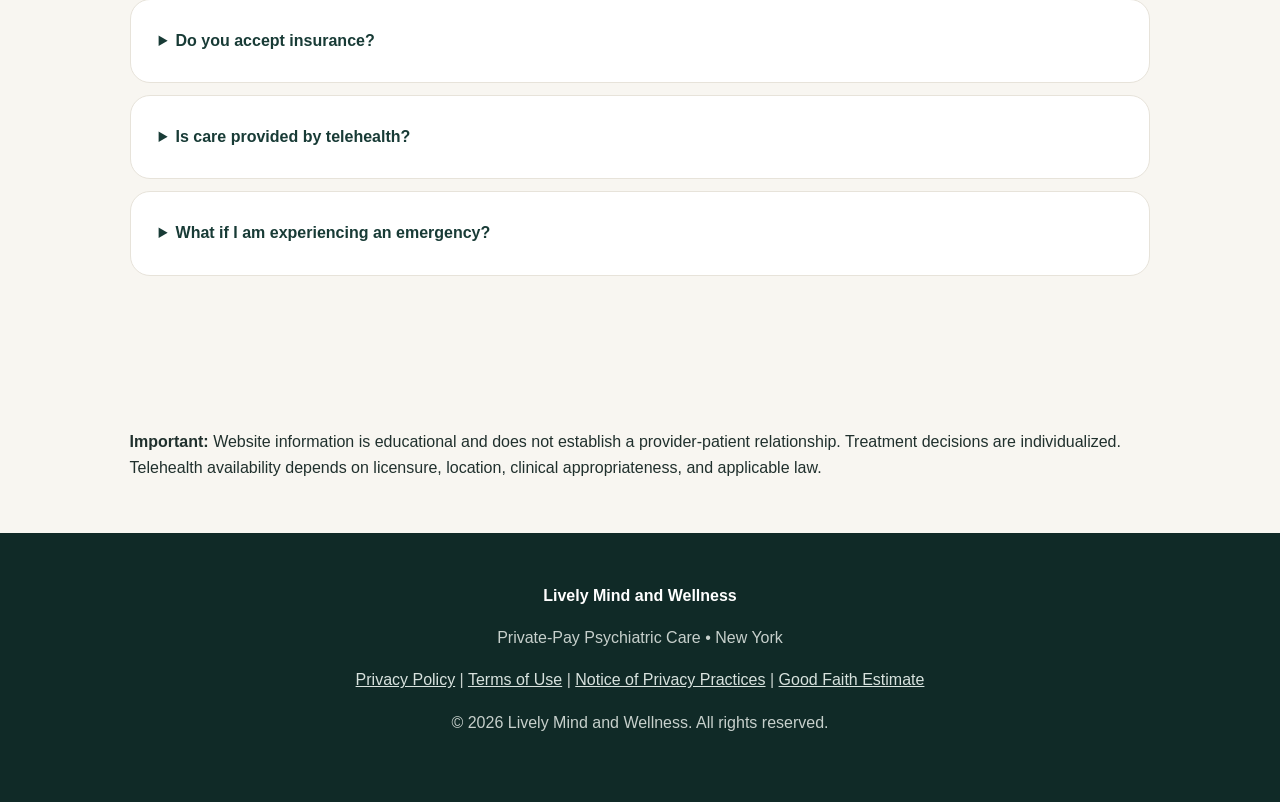
==== commit 18971afd: "Link homepage to Somatic Therapy page" ====
--- a/index.html
+++ b/index.html
@@ -35,7 +35,7 @@
 <div class="grid">
 <article><h3>Psychiatric Evaluation</h3><p>A comprehensive assessment to understand symptoms, concerns, history, and treatment goals.</p></article>
 <article><h3>Medication Management</h3><p>Ongoing medication follow-up focused on effectiveness, safety, tolerability, and shared decision-making.</p></article>
-<article><h3>Psychotherapy</h3><p>Supportive, evidence-informed therapy focused on coping, emotional wellness, and meaningful change.</p><ul><li>Cognitive Behavioral Therapy (CBT)</li><li>Somatic Therapy</li></ul></article>
+<article><h3>Psychotherapy</h3><p>Supportive, evidence-informed therapy focused on coping, emotional wellness, and meaningful change.</p><ul><li>Cognitive Behavioral Therapy (CBT)</li><li><a href="somatic-therapy-new-york.html">Somatic Therapy — learn more</a></li></ul></article>
 <article><h3>Combined Care</h3><p>Psychiatric medication management and psychotherapy integrated into one coordinated plan.</p></article>
 </div>
 </section>
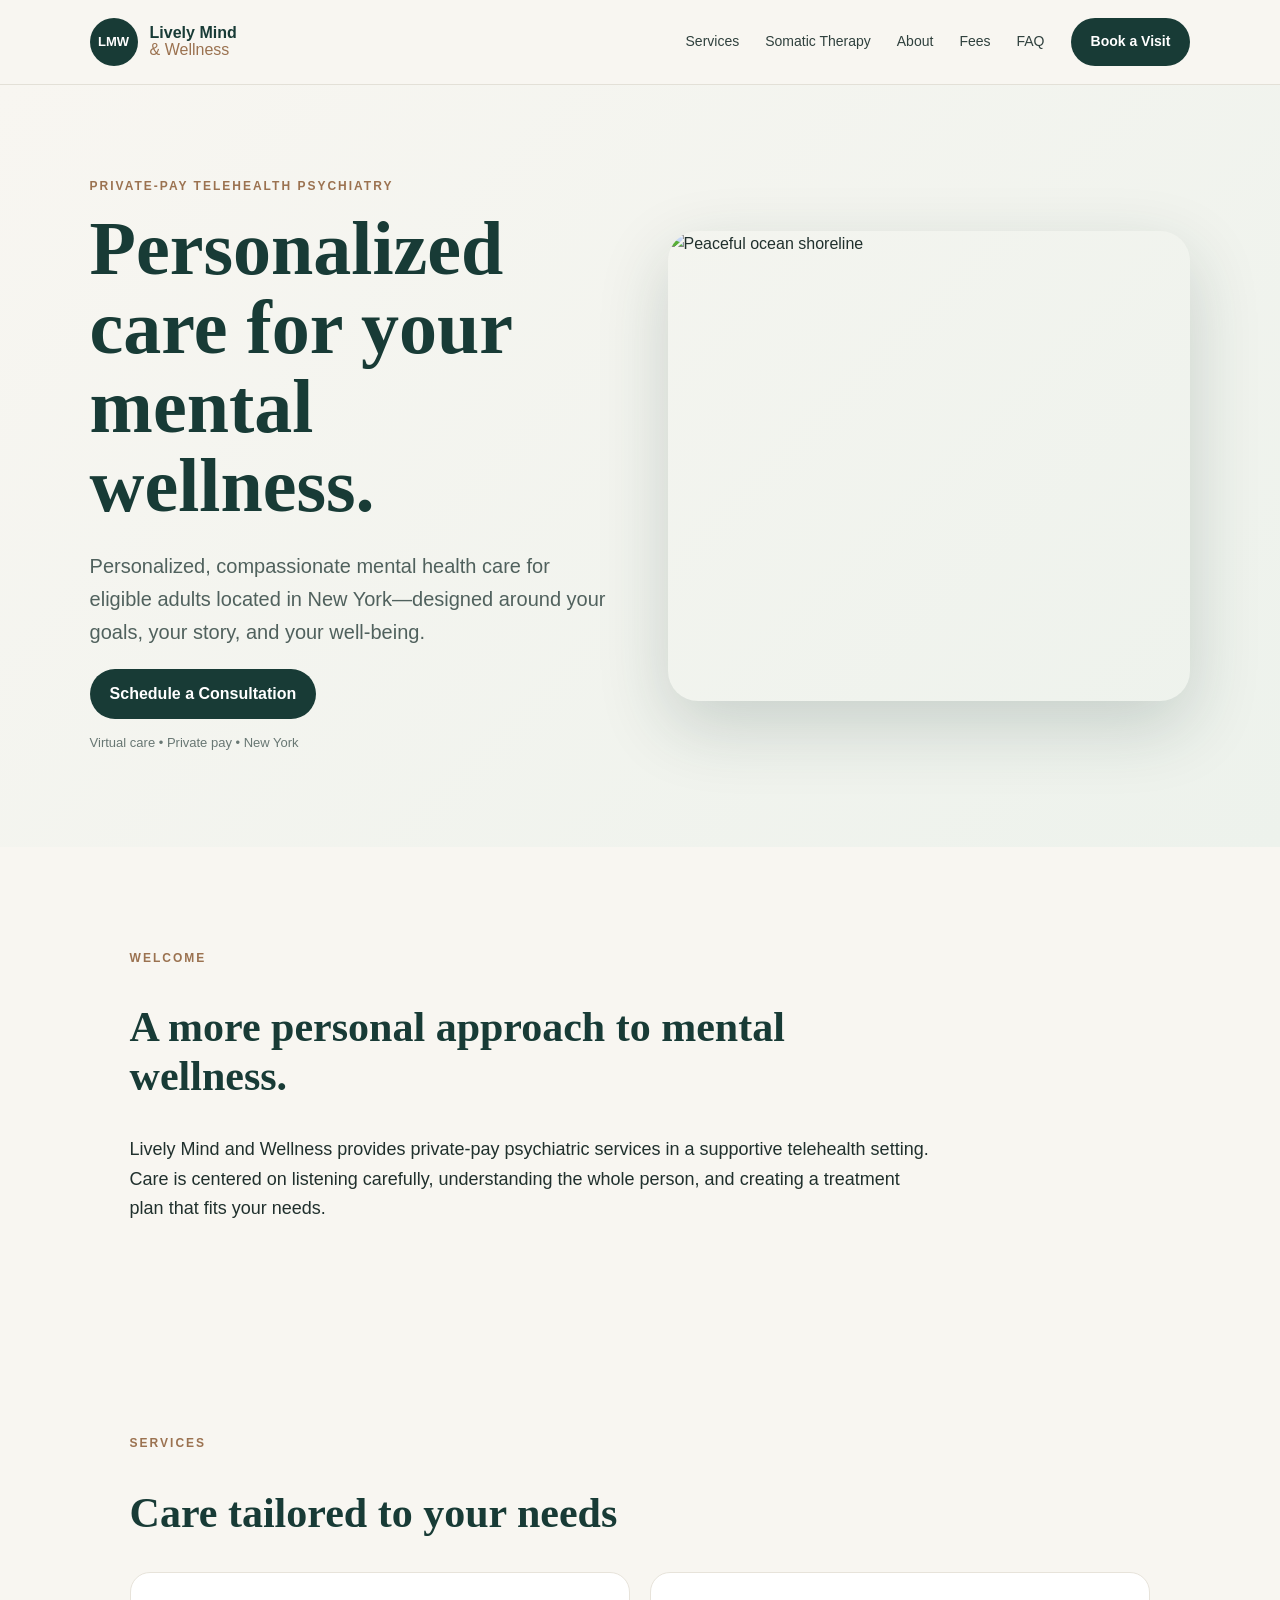
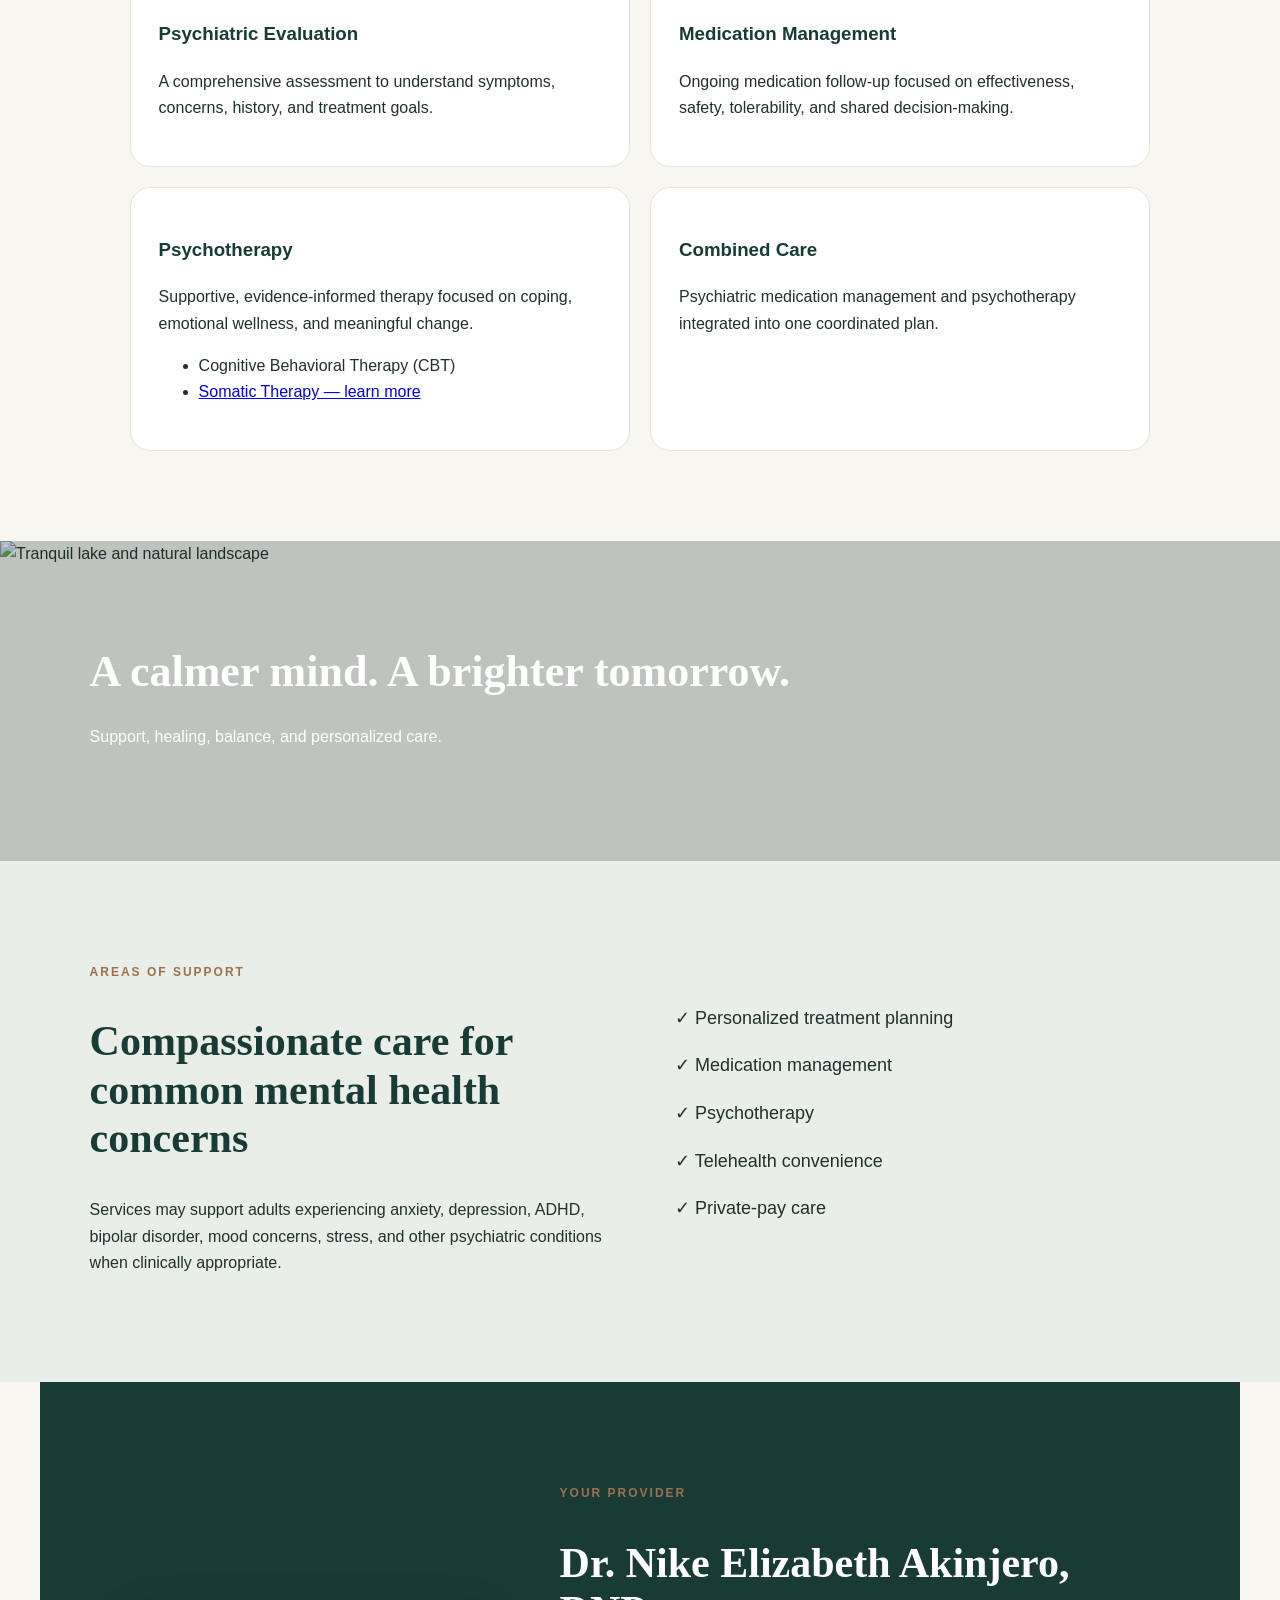
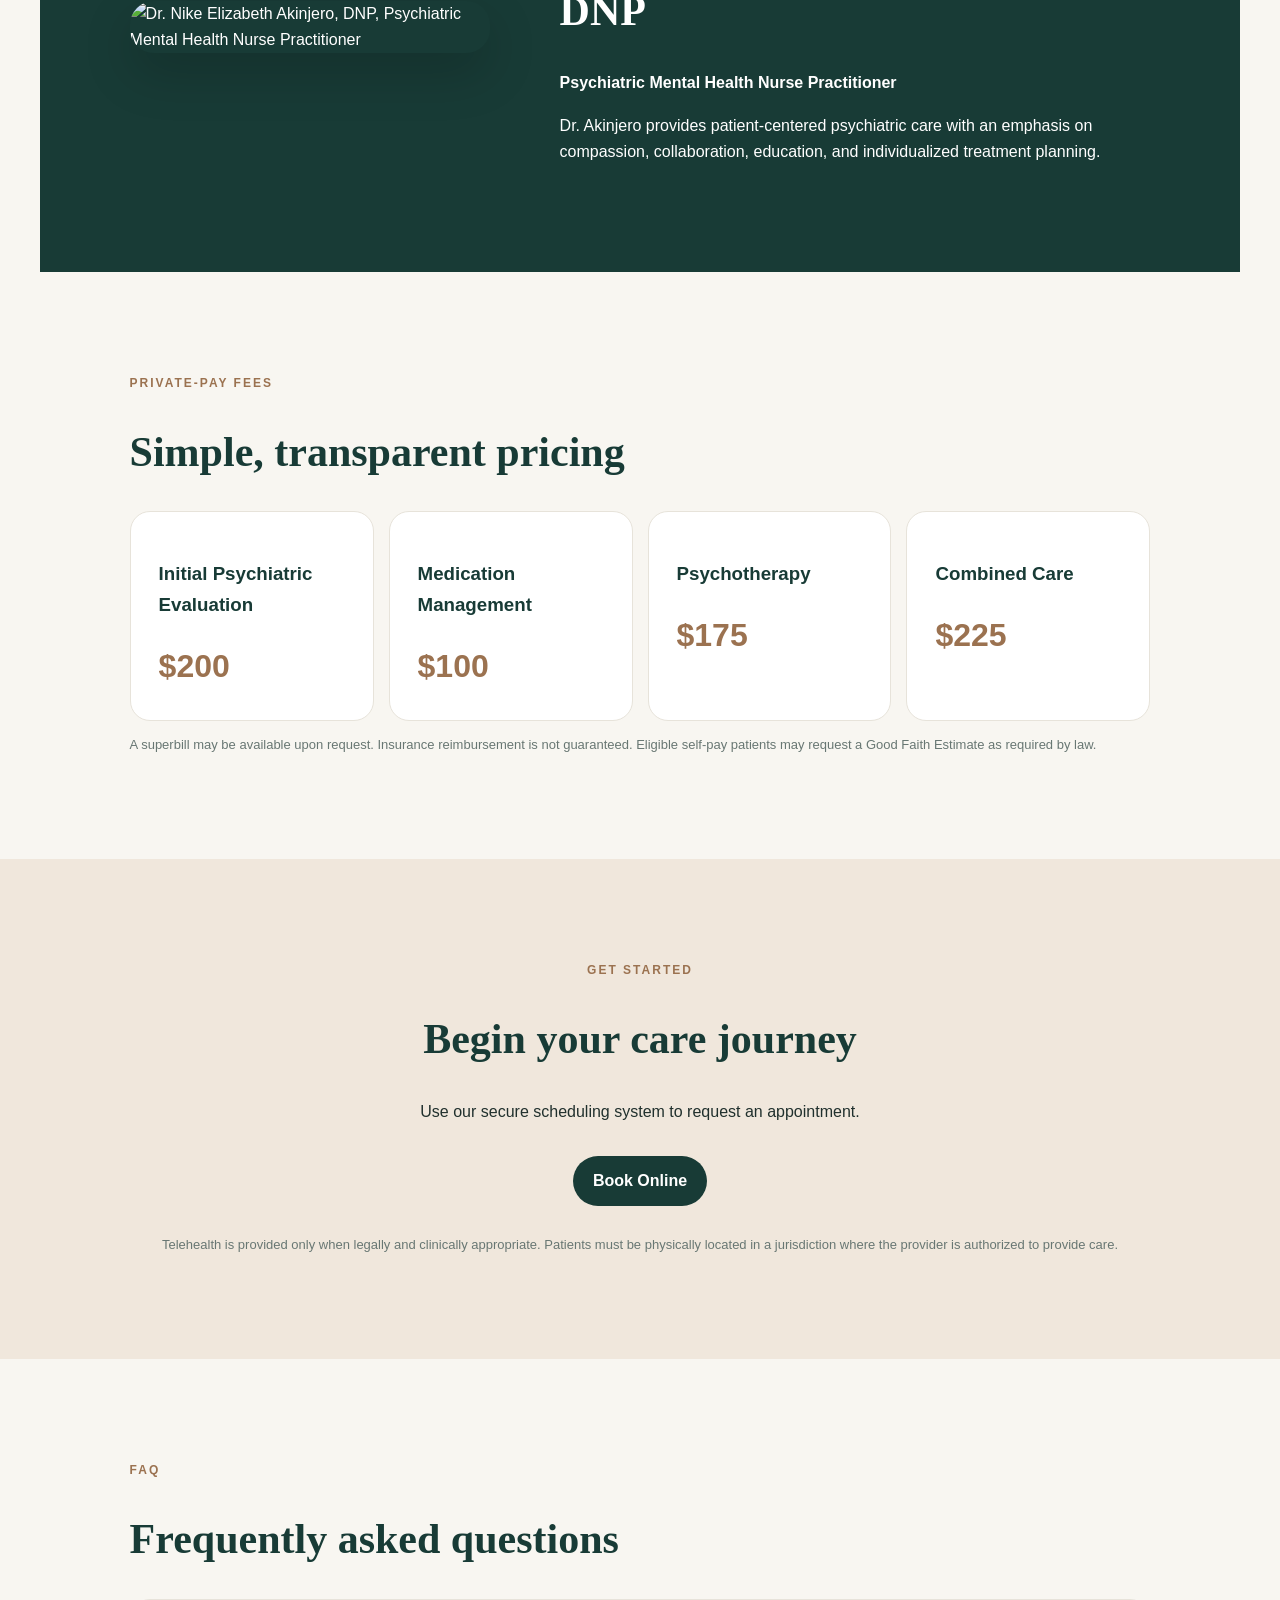
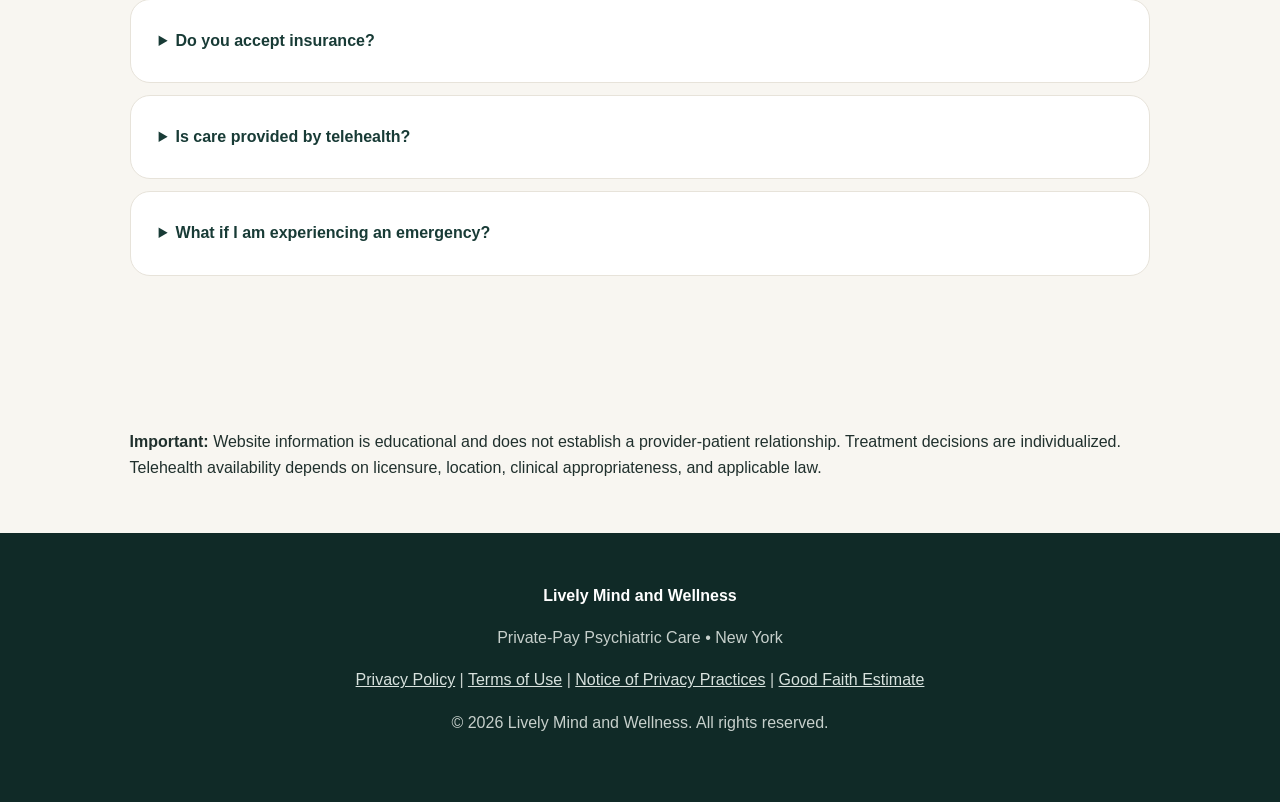
==== commit 84e3403b: "Add Somatic Therapy tab to site navigation" ====
--- a/index.html
+++ b/index.html
@@ -14,7 +14,7 @@
 <body>
 <header>
 <a class="logo" href="#top"><span>LMW</span><strong>Lively Mind<br><em>& Wellness</em></strong></a>
-<nav><a href="#services">Services</a><a href="#about">About</a><a href="#fees">Fees</a><a href="#faq">FAQ</a><a class="nav-cta" href="https://www.patientfusion.com/external/appointment/5c040939-0fbe-45f3-bfd0-f44b339d9855?origin=doctor" target="_blank" rel="noopener">Book a Visit</a></nav>
+<nav><a href="#services">Services</a><a href="somatic-therapy-new-york.html">Somatic Therapy</a><a href="#about">About</a><a href="#fees">Fees</a><a href="#faq">FAQ</a><a class="nav-cta" href="https://www.patientfusion.com/external/appointment/5c040939-0fbe-45f3-bfd0-f44b339d9855?origin=doctor" target="_blank" rel="noopener">Book a Visit</a></nav>
 </header>
 
 <main id="top">
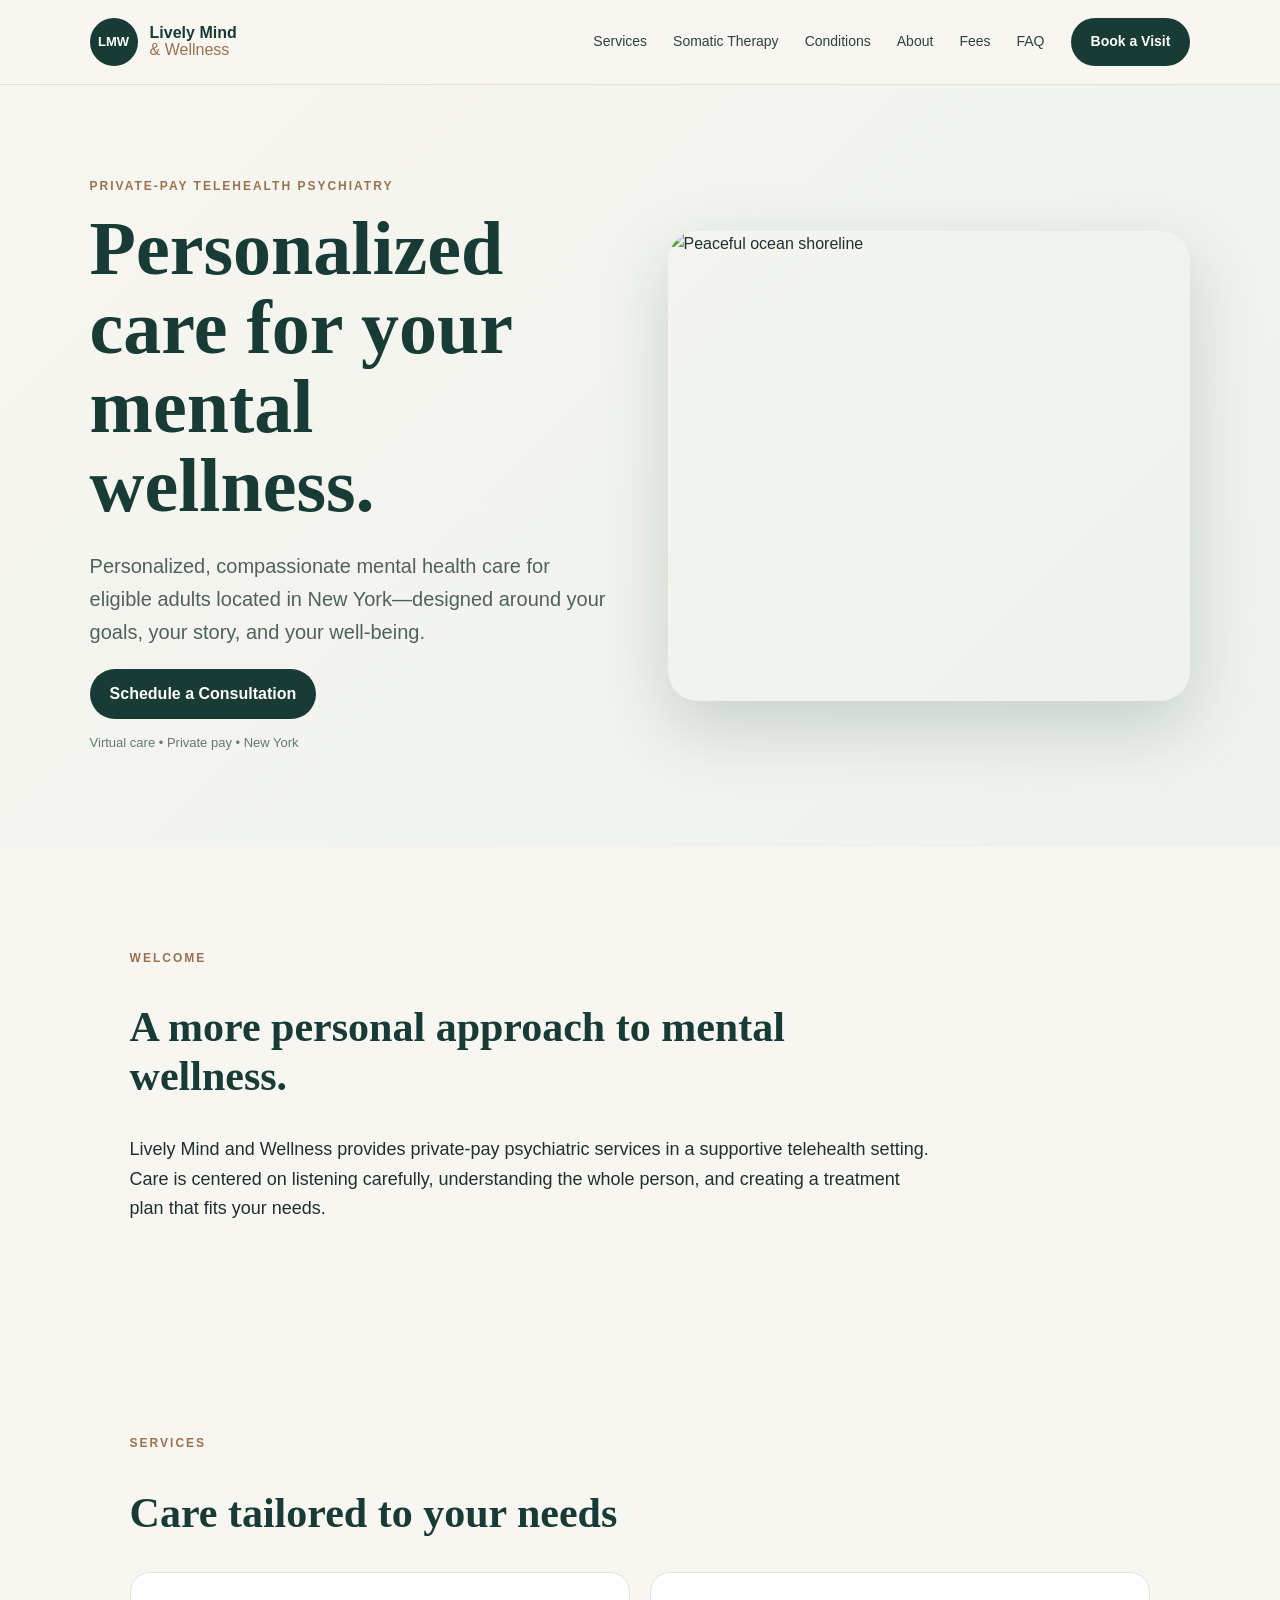
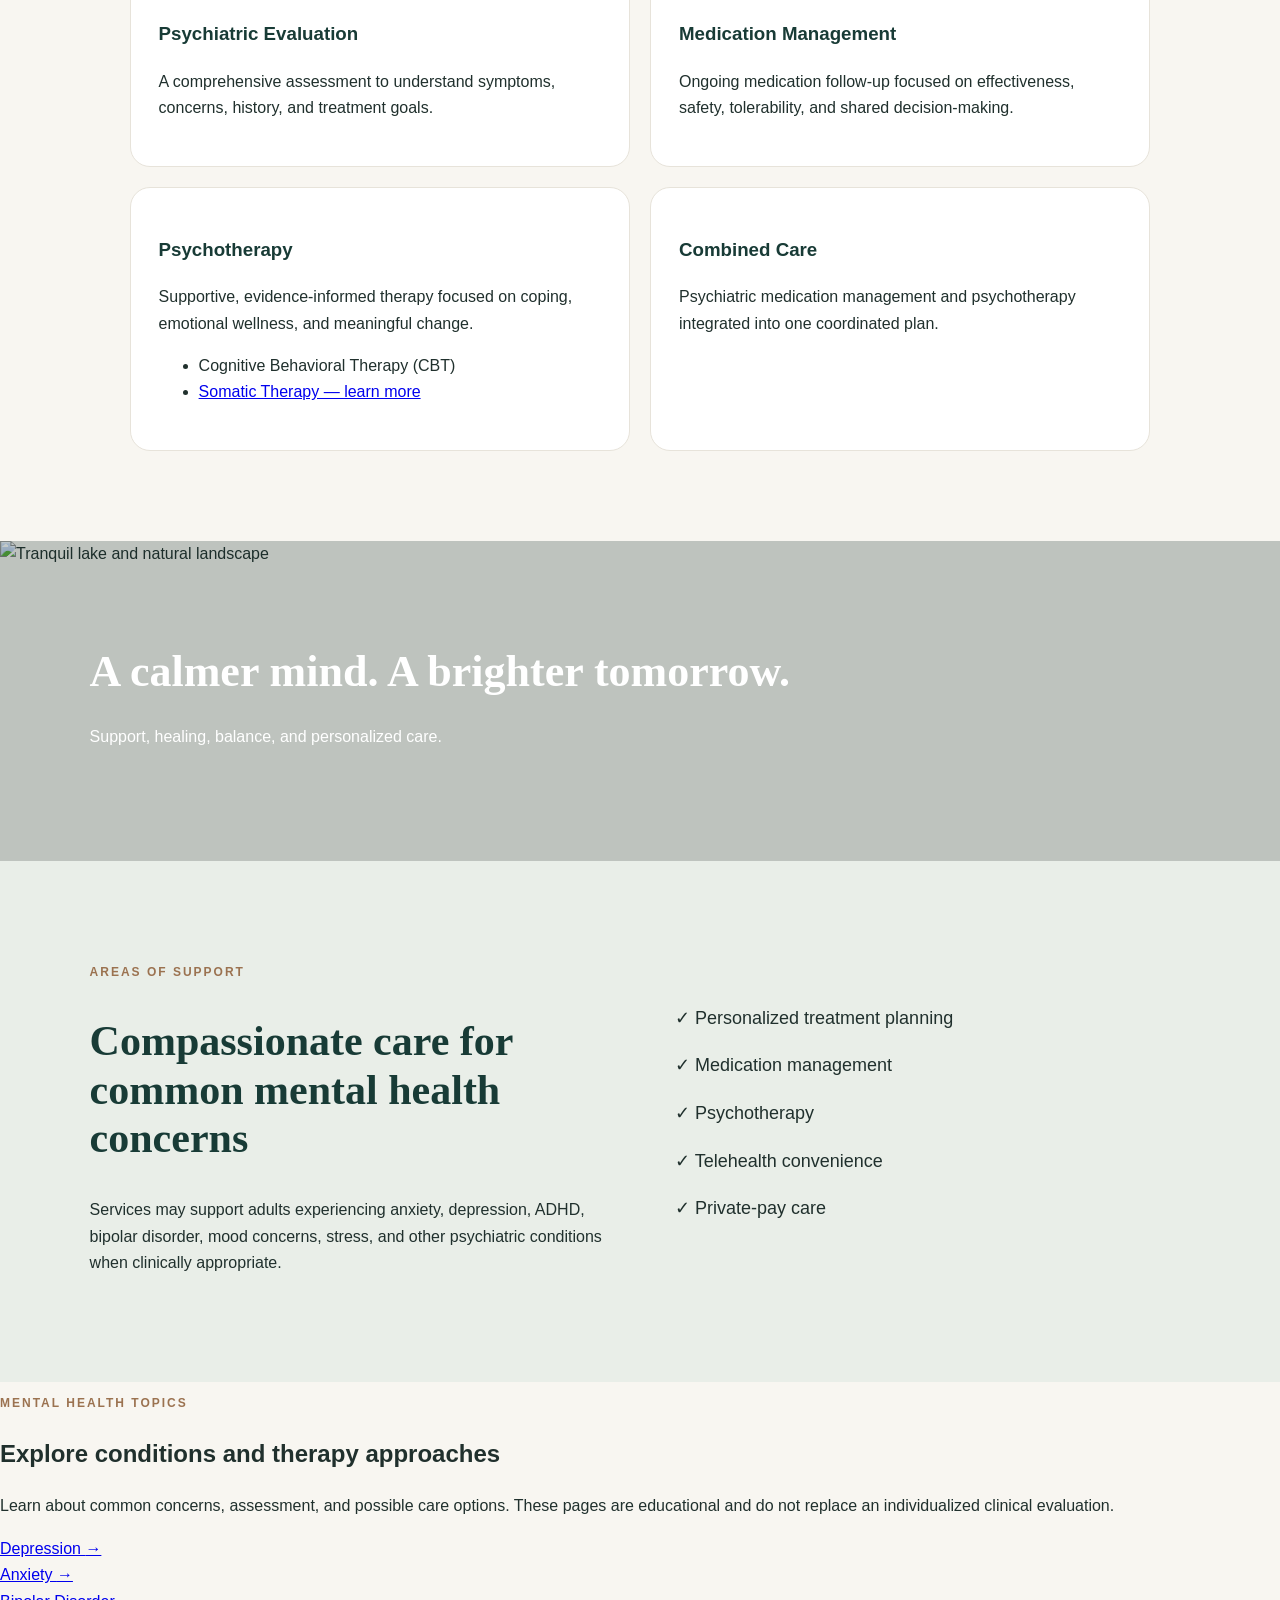
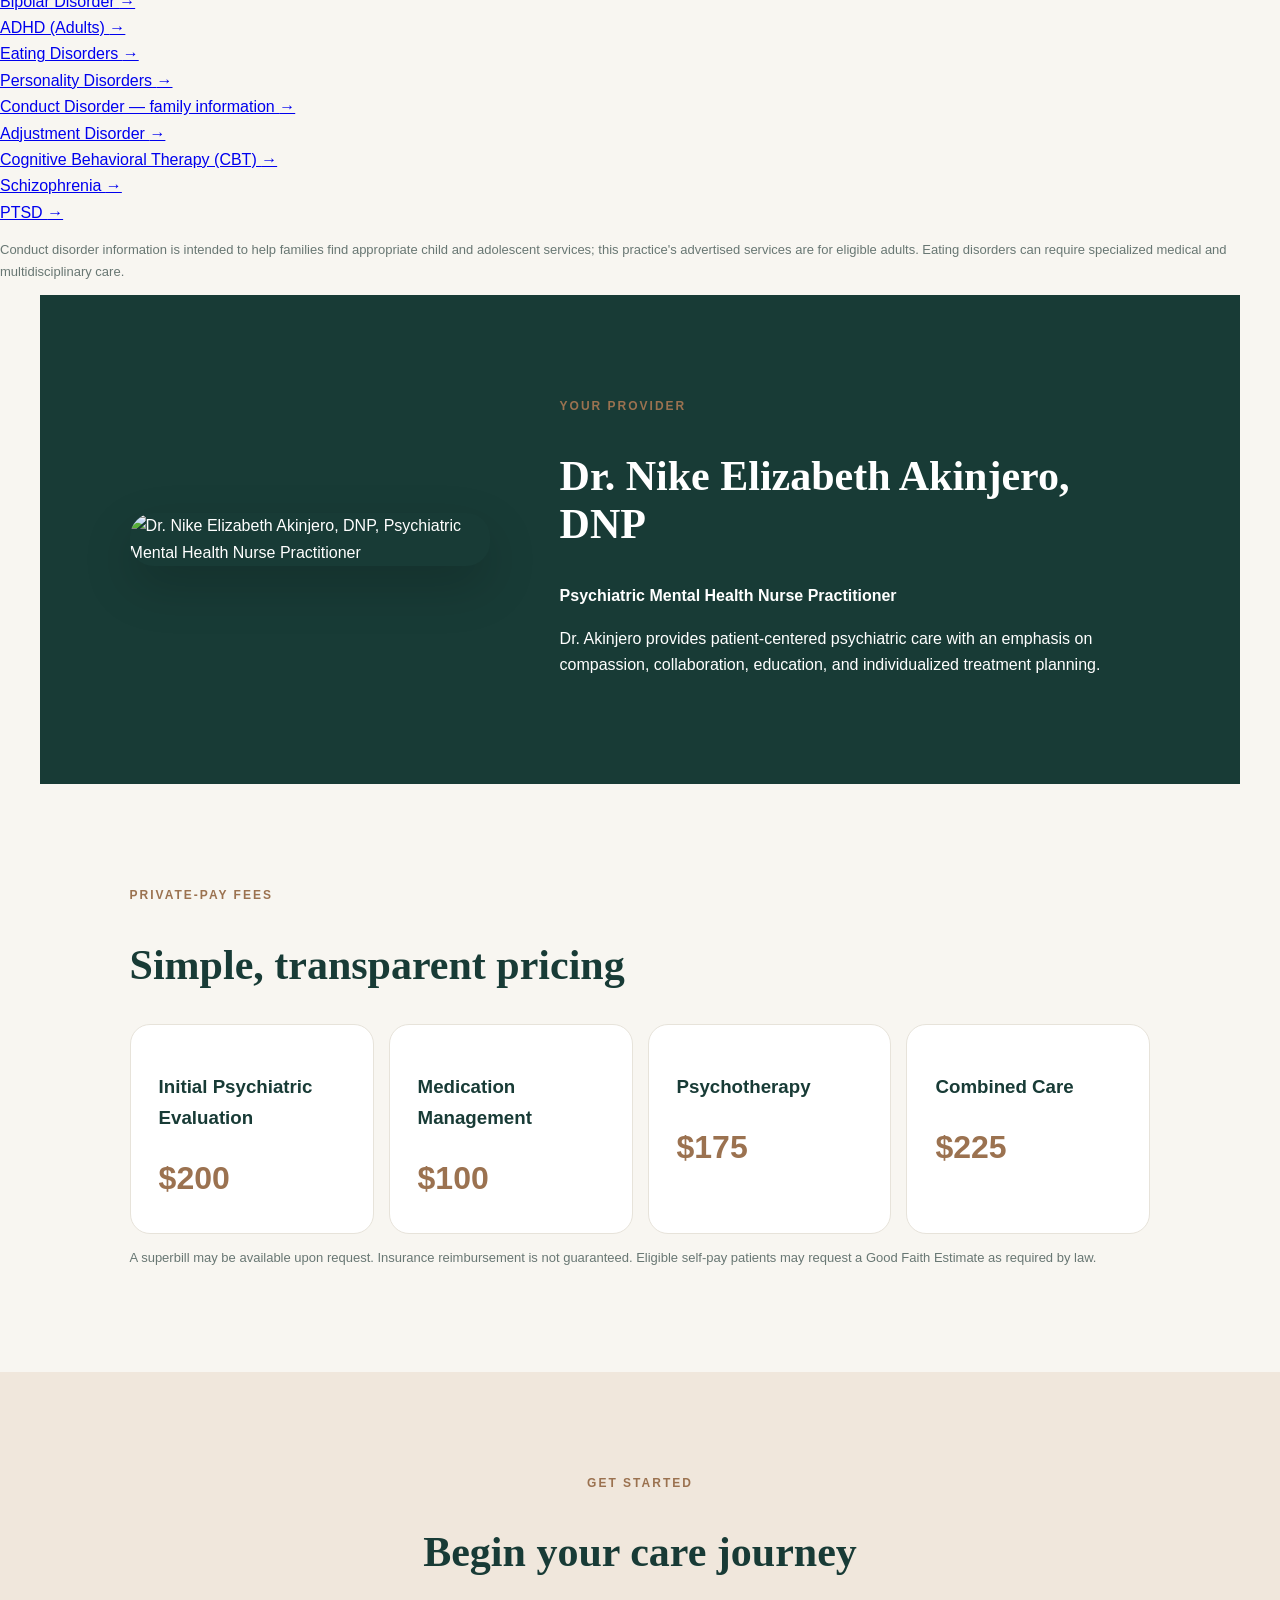
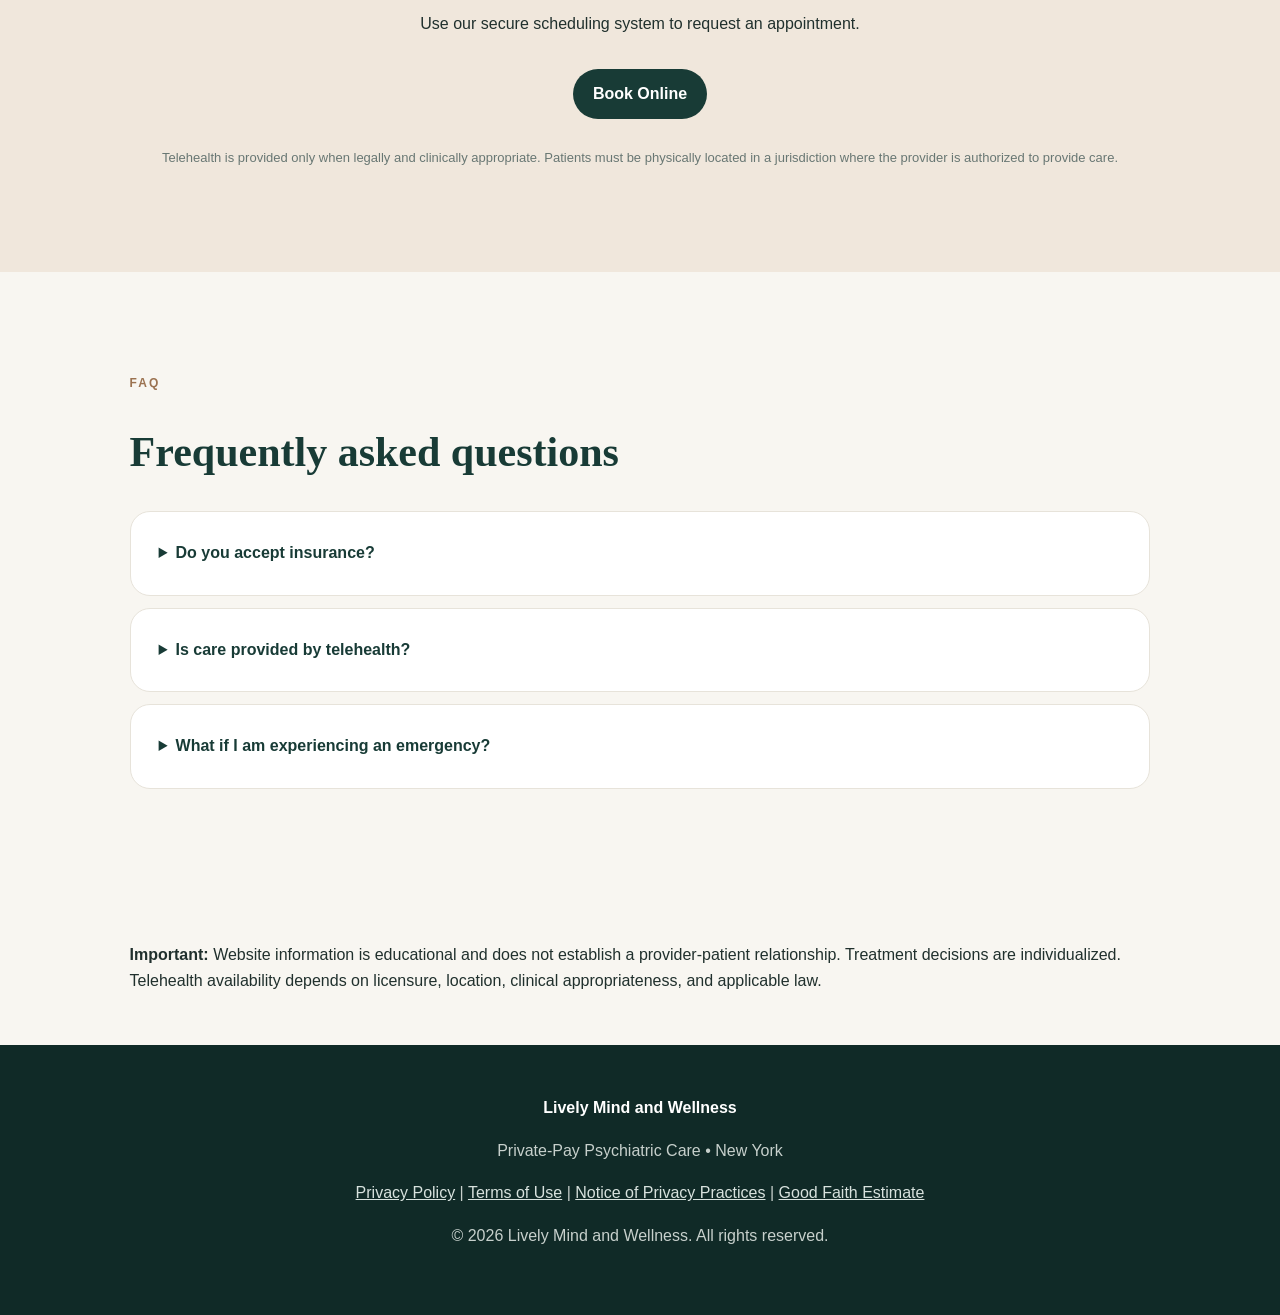
==== commit 4c378fee: "Add mental health topic links to homepage" ====
--- a/index.html
+++ b/index.html
@@ -14,7 +14,7 @@
 <body>
 <header>
 <a class="logo" href="#top"><span>LMW</span><strong>Lively Mind<br><em>& Wellness</em></strong></a>
-<nav><a href="#services">Services</a><a href="somatic-therapy-new-york.html">Somatic Therapy</a><a href="#about">About</a><a href="#fees">Fees</a><a href="#faq">FAQ</a><a class="nav-cta" href="https://www.patientfusion.com/external/appointment/5c040939-0fbe-45f3-bfd0-f44b339d9855?origin=doctor" target="_blank" rel="noopener">Book a Visit</a></nav>
+<nav><a href="#services">Services</a><a href="somatic-therapy-new-york.html">Somatic Therapy</a><a href="#conditions">Conditions</a><a href="#about">About</a><a href="#fees">Fees</a><a href="#faq">FAQ</a><a class="nav-cta" href="https://www.patientfusion.com/external/appointment/5c040939-0fbe-45f3-bfd0-f44b339d9855?origin=doctor" target="_blank" rel="noopener">Book a Visit</a></nav>
 </header>
 
 <main id="top">
@@ -47,6 +47,21 @@
 
 <section class="split"><div><p class="eyebrow">AREAS OF SUPPORT</p><h2>Compassionate care for common mental health concerns</h2><p>Services may support adults experiencing anxiety, depression, ADHD, bipolar disorder, mood concerns, stress, and other psychiatric conditions when clinically appropriate.</p></div><div class="list"><p>✓ Personalized treatment planning</p><p>✓ Medication management</p><p>✓ Psychotherapy</p><p>✓ Telehealth convenience</p><p>✓ Private-pay care</p></div></section>
 
+
+<section id="conditions" class="conditions-section"><p class="eyebrow">MENTAL HEALTH TOPICS</p><h2>Explore conditions and therapy approaches</h2><p class="conditions-intro">Learn about common concerns, assessment, and possible care options. These pages are educational and do not replace an individualized clinical evaluation.</p><div class="condition-grid">
+<article class="condition-card"><a href="depression-treatment-new-york.html">Depression <span aria-hidden="true">→</span></a></article>
+<article class="condition-card"><a href="anxiety-treatment-new-york.html">Anxiety <span aria-hidden="true">→</span></a></article>
+<article class="condition-card"><a href="bipolar-disorder-new-york.html">Bipolar Disorder <span aria-hidden="true">→</span></a></article>
+<article class="condition-card"><a href="adhd-treatment-new-york.html">ADHD (Adults) <span aria-hidden="true">→</span></a></article>
+<article class="condition-card"><a href="eating-disorders-new-york.html">Eating Disorders <span aria-hidden="true">→</span></a></article>
+<article class="condition-card"><a href="personality-disorders-new-york.html">Personality Disorders <span aria-hidden="true">→</span></a></article>
+<article class="condition-card"><a href="conduct-disorder-new-york.html">Conduct Disorder — family information <span aria-hidden="true">→</span></a></article>
+<article class="condition-card"><a href="adjustment-disorder-new-york.html">Adjustment Disorder <span aria-hidden="true">→</span></a></article>
+<article class="condition-card"><a href="cognitive-behavioral-therapy-new-york.html">Cognitive Behavioral Therapy (CBT) <span aria-hidden="true">→</span></a></article>
+<article class="condition-card"><a href="schizophrenia-care-new-york.html">Schizophrenia <span aria-hidden="true">→</span></a></article>
+<article class="condition-card"><a href="ptsd-treatment-new-york.html">PTSD <span aria-hidden="true">→</span></a></article>
+</div><p class="small">Conduct disorder information is intended to help families find appropriate child and adolescent services; this practice's advertised services are for eligible adults. Eating disorders can require specialized medical and multidisciplinary care.</p></section>
+
 <section id="about" class="about">
 <div class="provider-photo"><img src="https://raw.githubusercontent.com/elleelyon5-svg/lively-mental-health/main/dr-elizabeth-akinjero.jpg.png" alt="Dr. Nike Elizabeth Akinjero, DNP, Psychiatric Mental Health Nurse Practitioner" loading="eager" decoding="async"></div>
 <div class="provider-content"><p class="eyebrow">YOUR PROVIDER</p><h2>Dr. Nike Elizabeth Akinjero, DNP</h2><p><strong>Psychiatric Mental Health Nurse Practitioner</strong></p><p>Dr. Akinjero provides patient-centered psychiatric care with an emphasis on compassion, collaboration, education, and individualized treatment planning.</p></div>
